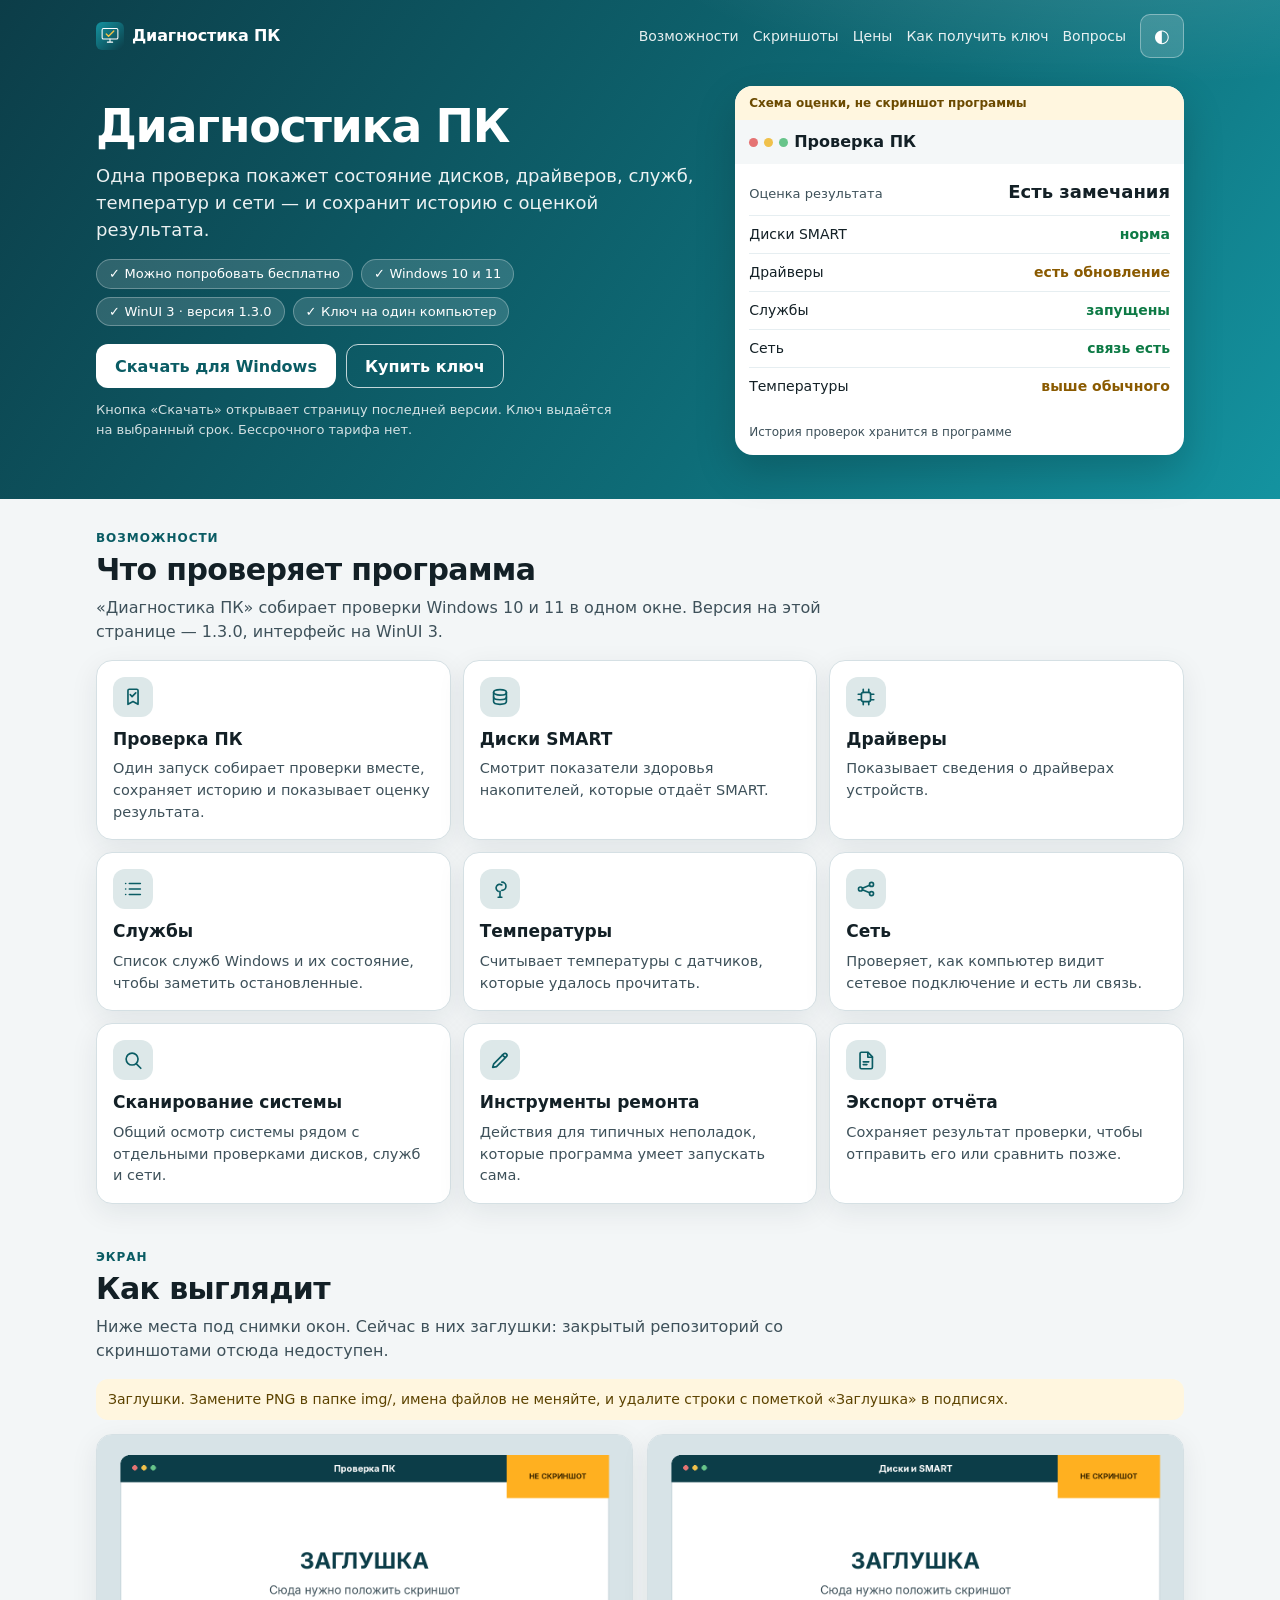
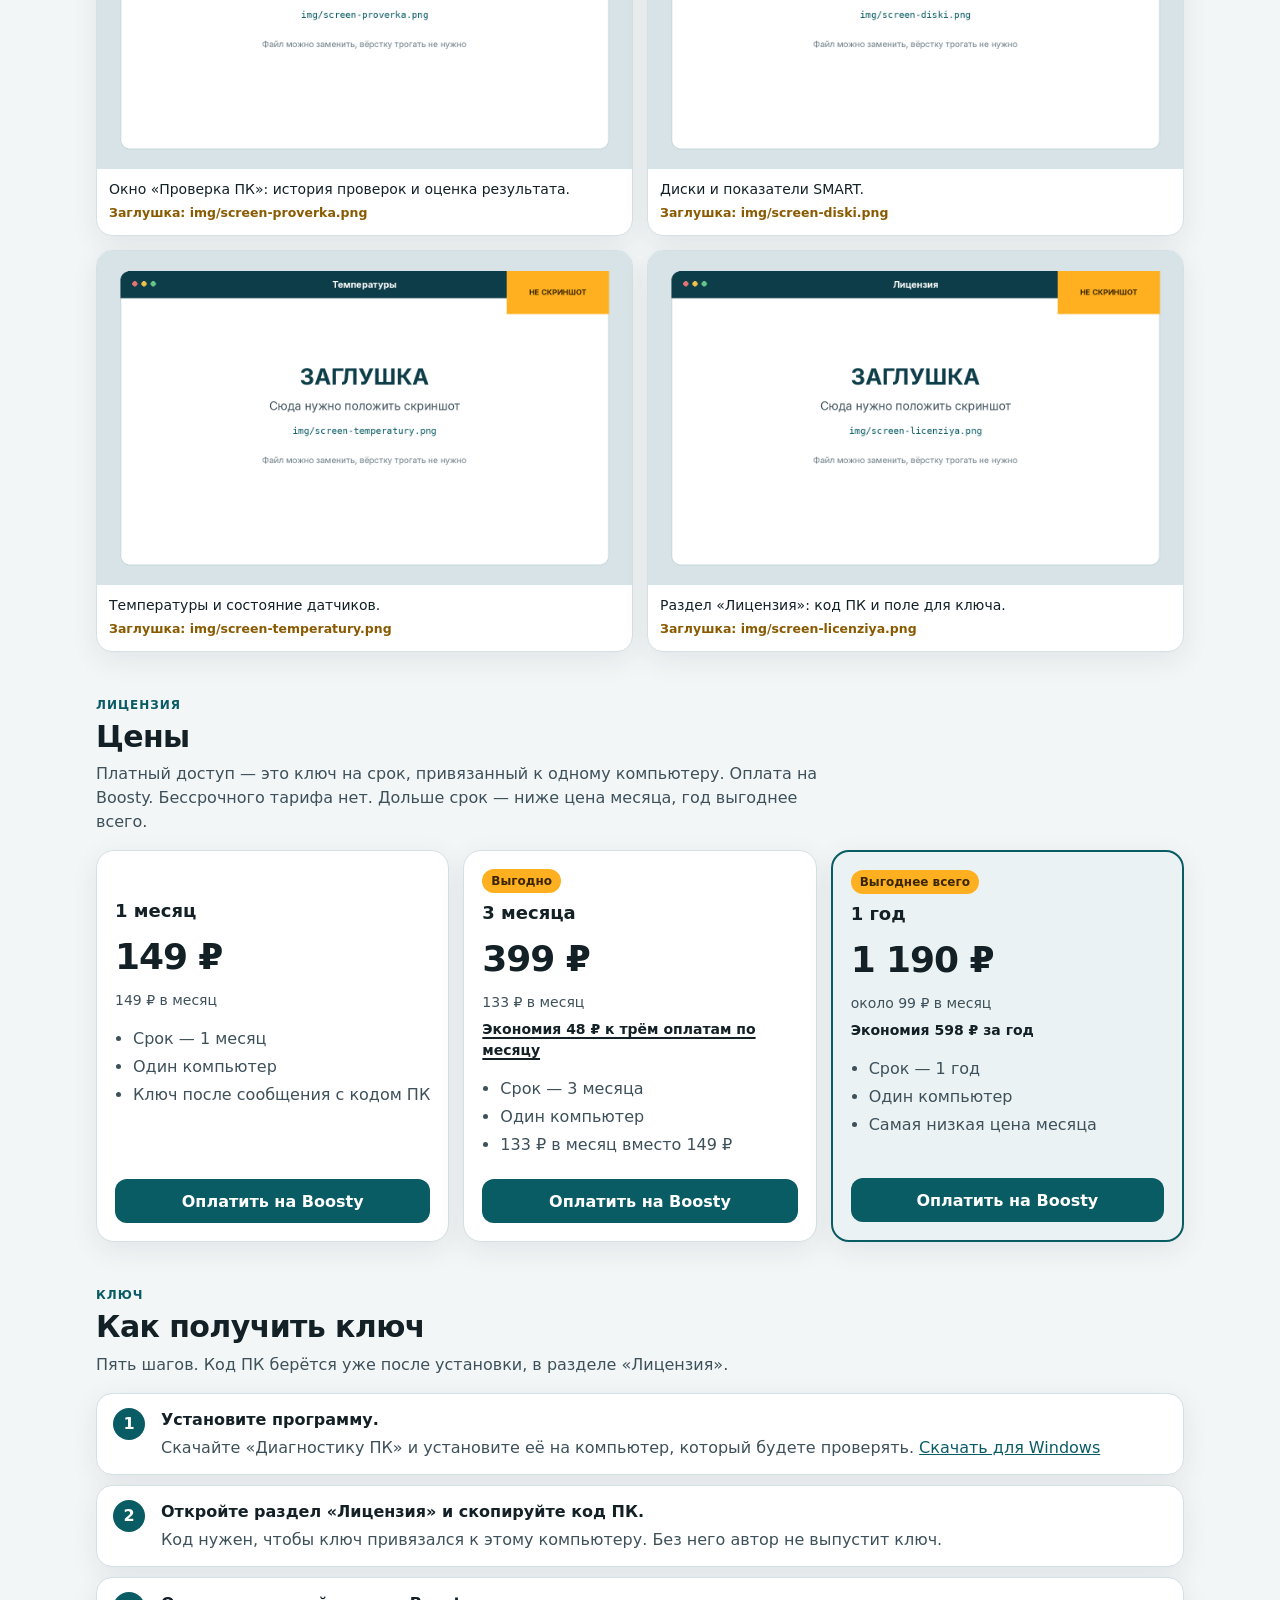
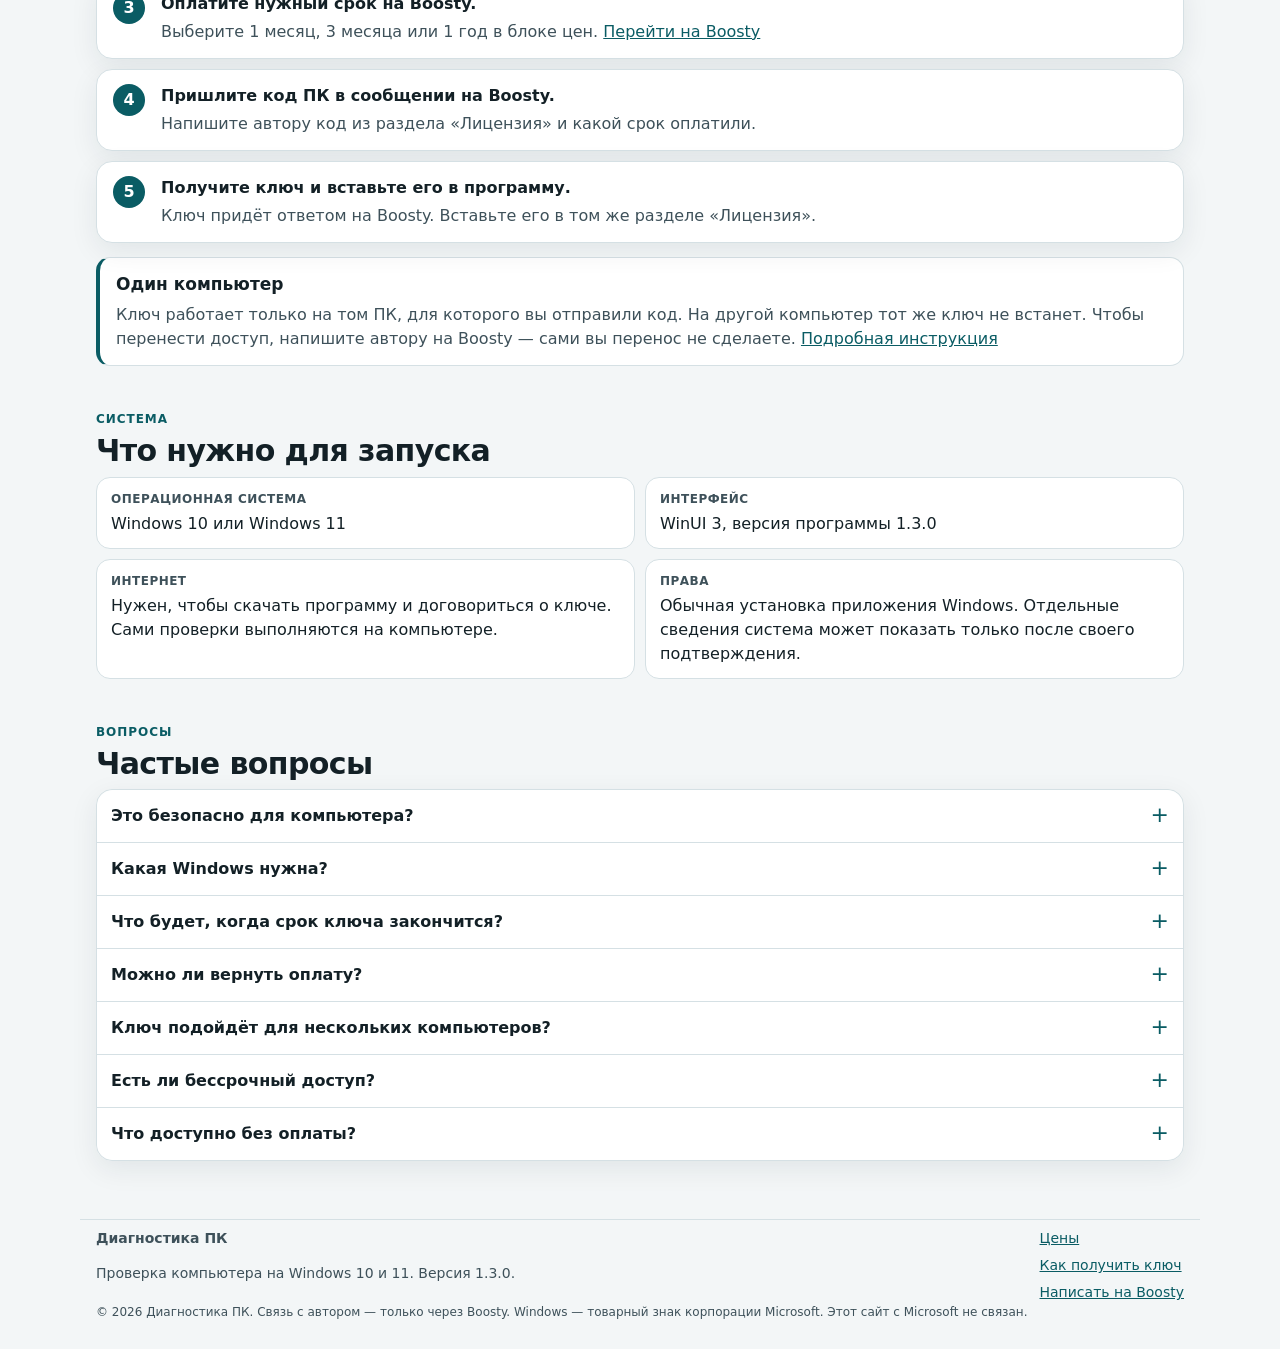
==== pc-diagnostika/index.html @ 808ccf8e "Add the Russian landing page for Диагностика ПК. Publish it under /pc-diagnostika/ so GitHub Pages c" ====
<!doctype html>
<html lang="ru">
<head>
<meta charset="utf-8">
<meta name="viewport" content="width=device-width, initial-scale=1">
<title>Диагностика ПК — проверка компьютера на Windows 10 и 11</title>
<meta name="description" content="Проверка ПК на Windows 10 и 11: диски SMART, драйверы, службы, температуры, сеть, история сканирований и отчёт. Можно попробовать бесплатно. Ключ на 1 месяц, 3 месяца или год — на один компьютер.">
<link rel="canonical" href="https://furfantom1331fur.github.io/pc-diagnostika/">
<meta name="robots" content="index, follow">
<meta name="theme-color" content="#0c3d48">
<link rel="icon" href="favicon.svg" type="image/svg+xml">
<meta property="og:type" content="website">
<meta property="og:locale" content="ru_RU">
<meta property="og:site_name" content="Диагностика ПК">
<meta property="og:title" content="Диагностика ПК — проверка компьютера на Windows">
<meta property="og:description" content="Одна проверка покажет состояние дисков, драйверов, служб, температур и сети. Можно попробовать бесплатно. Ключ на срок — на один компьютер.">
<meta property="og:url" content="https://furfantom1331fur.github.io/pc-diagnostika/">
<meta property="og:image" content="https://furfantom1331fur.github.io/pc-diagnostika/og.png">
<meta property="og:image:width" content="1200">
<meta property="og:image:height" content="630">
<meta property="og:image:alt" content="Диагностика ПК — проверка компьютера на Windows 10 и 11">
<meta name="twitter:card" content="summary_large_image">
<meta name="twitter:title" content="Диагностика ПК — проверка компьютера на Windows">
<meta name="twitter:description" content="Диски, драйверы, температуры и сеть. Пробный запуск бесплатно, ключ на срок — на один компьютер.">
<meta name="twitter:image" content="https://furfantom1331fur.github.io/pc-diagnostika/og.png">
<script>/* тема до отрисовки, чтобы не мигало */try{var t=localStorage.getItem('pcd.theme');if(t||matchMedia('(prefers-color-scheme: dark)').matches)document.documentElement.dataset.theme=t||'dark'}catch(e){}</script>
<link rel="stylesheet" href="style.css?v=20261107b">
<script type="application/ld+json">
{
  "@context": "https://schema.org",
  "@type": "SoftwareApplication",
  "name": "Диагностика ПК",
  "softwareVersion": "1.3.0",
  "operatingSystem": "Windows 10, Windows 11",
  "applicationCategory": "UtilitiesApplication",
  "url": "https://furfantom1331fur.github.io/pc-diagnostika/",
  "inLanguage": "ru",
  "description": "Программа проверки компьютера на Windows 10 и 11: диски SMART, драйверы, службы, температуры, сеть, проверка в один клик с историей и оценкой, инструменты ремонта и экспорт отчёта.",
  "offers": [
    {"@type": "Offer", "price": "0", "priceCurrency": "RUB", "description": "Пробный запуск без ключа"},
    {"@type": "Offer", "price": "149", "priceCurrency": "RUB", "description": "Ключ на 1 месяц, один компьютер"},
    {"@type": "Offer", "price": "399", "priceCurrency": "RUB", "description": "Ключ на 3 месяца, один компьютер"},
    {"@type": "Offer", "price": "1190", "priceCurrency": "RUB", "description": "Ключ на 1 год, один компьютер"}
  ]
}
</script>
<script type="application/ld+json">
{
  "@context": "https://schema.org",
  "@type": "FAQPage",
  "mainEntity": [
    {
      "@type": "Question",
      "name": "Это безопасно для компьютера?",
      "acceptedAnswer": {
        "@type": "Answer",
        "text": "Диагностика ПК читает сведения о компьютере — диски, драйверы, службы, температуры, сеть — и показывает результат на экране. Это программа проверки, а не антивирус: она не обещает удалить вирусы и не заменяет резервную копию. Скачивайте установщик только кнопкой «Скачать» на этой странице. Перед установкой Windows может показать окно контроля учётных записей: так система спрашивает разрешение."
      }
    },
    {
      "@type": "Question",
      "name": "Какая Windows нужна?",
      "acceptedAnswer": {
        "@type": "Answer",
        "text": "Нужна Windows 10 или Windows 11. Программа собрана на WinUI 3 под эти системы. Более старые версии Windows не поддерживаются."
      }
    },
    {
      "@type": "Question",
      "name": "Что будет, когда срок ключа закончится?",
      "acceptedAnswer": {
        "@type": "Answer",
        "text": "Ключ работает до конца оплаченного срока и только на том компьютере, для которого вы его получили. Когда срок заканчивается, этот ключ больше не открывает доступ. Чтобы продолжить, выберите новый срок на Boosty и снова пришлите код ПК из раздела «Лицензия». Что программа позволяет без действующего ключа, написано в разделе «Лицензия» внутри неё."
      }
    },
    {
      "@type": "Question",
      "name": "Можно ли вернуть оплату?",
      "acceptedAnswer": {
        "@type": "Answer",
        "text": "Оплата идёт через Boosty. Вопросы о возврате решайте с автором в сообщениях на Boosty: напишите, какой срок оплатили и что случилось. Эта страница не обещает возврат и не заменяет правила Boosty."
      }
    },
    {
      "@type": "Question",
      "name": "Ключ подойдёт для нескольких компьютеров?",
      "acceptedAnswer": {
        "@type": "Answer",
        "text": "Нет. Один ключ привязан к одному ПК — к тому, чей код вы отправили. Чтобы пользоваться программой на другом компьютере, напишите автору на Boosty. Сами перенести ключ нельзя."
      }
    },
    {
      "@type": "Question",
      "name": "Есть ли бессрочный доступ?",
      "acceptedAnswer": {
        "@type": "Answer",
        "text": "Нет. Доступ продаётся на срок: 1 месяц, 3 месяца или 1 год. Бессрочного тарифа нет."
      }
    },
    {
      "@type": "Question",
      "name": "Что доступно без оплаты?",
      "acceptedAnswer": {
        "@type": "Answer",
        "text": "Программу можно установить и попробовать без ключа. Оплаченный ключ открывает доступ на выбранный срок. Точный список того, что закрыто без ключа, показывает раздел «Лицензия» в программе — он зависит от версии."
      }
    }
  ]
}
</script>
<!-- Yandex.Metrika counter -->
<script type="text/javascript">
  (function(m,e,t,r,i,k,a){
    m[i]=m[i]||function(){(m[i].a=m[i].a||[]).push(arguments)};
    m[i].l=1*new Date();
    for (var j = 0; j < document.scripts.length; j++) {if (document.scripts[j].src === r) { return; }}
    k=e.createElement(t),a=e.getElementsByTagName(t)[0],k.async=1,k.src=r,a.parentNode.insertBefore(k,a)
  })(window, document, 'script', 'https://mc.yandex.ru/metrika/tag.js?id=113981254', 'ym');
  ym(113981254, 'init', {ssr:true, webvisor:true, clickmap:true, accurateTrackBounce:true, trackLinks:true});
</script>
<noscript><div><img src="https://mc.yandex.ru/watch/113981254" style="position:absolute; left:-9999px;" alt="" /></div></noscript>
<!-- /Yandex.Metrika counter -->
</head>
<body>
<a class="skip" href="#main">К содержанию</a>
<header class="top">
  <div class="wrap">
    <nav class="nav" aria-label="Разделы">
      <a class="logo" href="./"><img src="favicon.svg" alt="" width="28" height="28"> Диагностика ПК</a>
      <div class="nav-side">
        <details class="nav-drop">
          <summary>Меню</summary>
          <div class="nav-drop-panel">
            <a href="./#features">Возможности</a>
            <a href="./#screens">Скриншоты</a>
            <a href="./#prices">Цены</a>
            <a href="instrukciya.html">Как получить ключ</a>
            <a href="./#faq">Вопросы</a>
          </div>
        </details>
        <div class="nav-links">
          <a href="./#features">Возможности</a>
          <a href="./#screens">Скриншоты</a>
          <a href="./#prices">Цены</a>
          <a href="instrukciya.html">Как получить ключ</a>
          <a href="./#faq">Вопросы</a>
          <button type="button" id="theme" class="icon-btn" aria-label="Переключить тёмную тему" title="Тёмная / светлая тема">◐</button>
        </div>
      </div>
    </nav>
    <div class="hero">
      <div class="hero-copy">
        <h1>Диагностика ПК</h1>
        <p class="sub">Одна проверка покажет состояние дисков, драйверов, служб, температур и сети — и сохранит историю с оценкой результата.</p>
        <ul class="badges">
          <li>Можно попробовать бесплатно</li>
          <li>Windows 10 и 11</li>
          <li>WinUI 3 · версия 1.3.0</li>
          <li>Ключ на один компьютер</li>
        </ul>
        <div class="hero-actions">
          <a class="btn btn-light" data-download>Скачать для Windows</a>
          <a class="btn btn-line" href="./#prices">Купить ключ</a>
        </div>
        <p class="hero-note">Кнопка «Скачать» открывает страницу последней версии. Ключ выдаётся на выбранный срок. Бессрочного тарифа нет.</p>
      </div>
      <div class="demo" aria-hidden="true">
        <p class="demo-flag">Схема оценки, не скриншот программы</p>
        <div class="demo-bar"><span></span><span></span><span></span><b>Проверка ПК</b></div>
        <div class="demo-score"><span>Оценка результата</span><strong>Есть замечания</strong></div>
        <ul>
          <li class="ok"><span>Диски SMART</span><em>норма</em></li>
          <li class="warn"><span>Драйверы</span><em>есть обновление</em></li>
          <li class="ok"><span>Службы</span><em>запущены</em></li>
          <li class="ok"><span>Сеть</span><em>связь есть</em></li>
          <li class="warn"><span>Температуры</span><em>выше обычного</em></li>
        </ul>
        <p class="demo-history">История проверок хранится в программе</p>
      </div>
    </div>
  </div>
</header>

<main id="main">
  <section class="section" id="features">
    <div class="wrap">
      <p class="kicker">Возможности</p>
      <h2>Что проверяет программа</h2>
      <p class="lead">«Диагностика ПК» собирает проверки Windows 10 и 11 в одном окне. Версия на этой странице — 1.3.0, интерфейс на WinUI 3.</p>
      <div class="feature-grid">
        <article class="feature">
          <div class="ico" aria-hidden="true"><svg viewBox="0 0 24 24" width="22" height="22" fill="none" stroke="currentColor" stroke-width="1.8" stroke-linecap="round" stroke-linejoin="round"><path d="M8 3.5h8a1.5 1.5 0 0 1 1.5 1.5v15l-5.5-3-5.5 3V5A1.5 1.5 0 0 1 8 3.5z"/><path d="M9 9.5l2 2 4-4"/></svg></div>
          <h3>Проверка ПК</h3>
          <p>Один запуск собирает проверки вместе, сохраняет историю и показывает оценку результата.</p>
        </article>
        <article class="feature">
          <div class="ico" aria-hidden="true"><svg viewBox="0 0 24 24" width="22" height="22" fill="none" stroke="currentColor" stroke-width="1.8" stroke-linecap="round" stroke-linejoin="round"><ellipse cx="12" cy="7" rx="7" ry="3"/><path d="M5 7v5c0 1.7 3.1 3 7 3s7-1.3 7-3V7"/><path d="M5 12v5c0 1.7 3.1 3 7 3s7-1.3 7-3v-5"/></svg></div>
          <h3>Диски SMART</h3>
          <p>Смотрит показатели здоровья накопителей, которые отдаёт SMART.</p>
        </article>
        <article class="feature">
          <div class="ico" aria-hidden="true"><svg viewBox="0 0 24 24" width="22" height="22" fill="none" stroke="currentColor" stroke-width="1.8" stroke-linecap="round" stroke-linejoin="round"><rect x="7" y="7" width="10" height="10" rx="2"/><path d="M9 3.5v3.5M15 3.5v3.5M9 17v3.5M15 17v3.5M3.5 9H7M3.5 15H7M17 9h3.5M17 15h3.5"/></svg></div>
          <h3>Драйверы</h3>
          <p>Показывает сведения о драйверах устройств.</p>
        </article>
        <article class="feature">
          <div class="ico" aria-hidden="true"><svg viewBox="0 0 24 24" width="22" height="22" fill="none" stroke="currentColor" stroke-width="1.8" stroke-linecap="round"><path d="M8 6h12M8 12h12M8 18h12"/><path d="M4 6h.01M4 12h.01M4 18h.01"/></svg></div>
          <h3>Службы</h3>
          <p>Список служб Windows и их состояние, чтобы заметить остановленные.</p>
        </article>
        <article class="feature">
          <div class="ico" aria-hidden="true"><svg viewBox="0 0 24 24" width="22" height="22" fill="none" stroke="currentColor" stroke-width="1.8" stroke-linecap="round" stroke-linejoin="round"><path d="M10 14.5a4 4 0 1 1 4-6.9"/><path d="M12 14.5V21"/><path d="M10 21h4"/><path d="M14 4.5a4.5 4.5 0 0 1 0 9"/></svg></div>
          <h3>Температуры</h3>
          <p>Считывает температуры с датчиков, которые удалось прочитать.</p>
        </article>
        <article class="feature">
          <div class="ico" aria-hidden="true"><svg viewBox="0 0 24 24" width="22" height="22" fill="none" stroke="currentColor" stroke-width="1.8" stroke-linecap="round"><circle cx="6" cy="12" r="2.2"/><circle cx="18" cy="7" r="2.2"/><circle cx="18" cy="17" r="2.2"/><path d="M8 11.2 16 8M8 12.8l8 3.2"/></svg></div>
          <h3>Сеть</h3>
          <p>Проверяет, как компьютер видит сетевое подключение и есть ли связь.</p>
        </article>
        <article class="feature">
          <div class="ico" aria-hidden="true"><svg viewBox="0 0 24 24" width="22" height="22" fill="none" stroke="currentColor" stroke-width="1.8" stroke-linecap="round"><circle cx="11" cy="11" r="6.5"/><path d="M16 16.5 20.5 21"/></svg></div>
          <h3>Сканирование системы</h3>
          <p>Общий осмотр системы рядом с отдельными проверками дисков, служб и сети.</p>
        </article>
        <article class="feature">
          <div class="ico" aria-hidden="true"><svg viewBox="0 0 24 24" width="22" height="22" fill="none" stroke="currentColor" stroke-width="1.8" stroke-linecap="round" stroke-linejoin="round"><path d="M14.5 6.5l3 3M4 20l4.2-.8L19 8.4a2.1 2.1 0 0 0-3-3L5.2 16.2 4 20z"/></svg></div>
          <h3>Инструменты ремонта</h3>
          <p>Действия для типичных неполадок, которые программа умеет запускать сама.</p>
        </article>
        <article class="feature">
          <div class="ico" aria-hidden="true"><svg viewBox="0 0 24 24" width="22" height="22" fill="none" stroke="currentColor" stroke-width="1.8" stroke-linecap="round" stroke-linejoin="round"><path d="M7 3.5h7l5 5V20a1.5 1.5 0 0 1-1.5 1.5h-10.5A1.5 1.5 0 0 1 5.5 20V5A1.5 1.5 0 0 1 7 3.5z"/><path d="M14 3.8V9h5"/><path d="M9 14h6M9 17h4"/></svg></div>
          <h3>Экспорт отчёта</h3>
          <p>Сохраняет результат проверки, чтобы отправить его или сравнить позже.</p>
        </article>
      </div>
    </div>
  </section>

  <section class="section" id="screens">
    <div class="wrap">
      <p class="kicker">Экран</p>
      <h2>Как выглядит</h2>
      <p class="lead">Ниже места под снимки окон. Сейчас в них заглушки: закрытый репозиторий со скриншотами отсюда недоступен.</p>
      <p class="note">Заглушки. Замените PNG в папке img/, имена файлов не меняйте, и удалите строки с пометкой «Заглушка» в подписях.</p>
      <div class="shot-grid">
        <figure class="shot">
          <!-- Заглушка: замените файл img/screen-proverka.png -->
          <img src="img/screen-proverka.png" width="1280" height="800" alt="Заглушка скриншота: окно «Проверка ПК»" decoding="async">
          <figcaption>Окно «Проверка ПК»: история проверок и оценка результата.<span class="slot-note">Заглушка: img/screen-proverka.png</span></figcaption>
        </figure>
        <figure class="shot">
          <!-- Заглушка: замените файл img/screen-diski.png -->
          <img src="img/screen-diski.png" width="1280" height="800" alt="Заглушка скриншота: диски и SMART" decoding="async">
          <figcaption>Диски и показатели SMART.<span class="slot-note">Заглушка: img/screen-diski.png</span></figcaption>
        </figure>
        <figure class="shot">
          <!-- Заглушка: замените файл img/screen-temperatury.png -->
          <img src="img/screen-temperatury.png" width="1280" height="800" alt="Заглушка скриншота: температуры" decoding="async">
          <figcaption>Температуры и состояние датчиков.<span class="slot-note">Заглушка: img/screen-temperatury.png</span></figcaption>
        </figure>
        <figure class="shot">
          <!-- Заглушка: замените файл img/screen-licenziya.png -->
          <img src="img/screen-licenziya.png" width="1280" height="800" alt="Заглушка скриншота: раздел «Лицензия»" decoding="async">
          <figcaption>Раздел «Лицензия»: код ПК и поле для ключа.<span class="slot-note">Заглушка: img/screen-licenziya.png</span></figcaption>
        </figure>
      </div>
    </div>
  </section>

  <section class="section" id="prices">
    <div class="wrap">
      <p class="kicker">Лицензия</p>
      <h2>Цены</h2>
      <p class="lead">Платный доступ — это ключ на срок, привязанный к одному компьютеру. Оплата на Boosty. Бессрочного тарифа нет. Дольше срок — ниже цена месяца, год выгоднее всего.</p>
      <div class="price-grid">
        <article class="price">
          <h3>1 месяц</h3>
          <p class="sum">149&nbsp;₽</p>
          <p class="per">149&nbsp;₽ в месяц</p>
          <ul>
            <li>Срок — 1 месяц</li>
            <li>Один компьютер</li>
            <li>Ключ после сообщения с кодом ПК</li>
          </ul>
          <a class="btn btn-primary" data-boosty data-plan="1m">Оплатить на Boosty</a>
        </article>
        <article class="price price-good">
          <p class="badge">Выгодно</p>
          <h3>3 месяца</h3>
          <p class="sum">399&nbsp;₽</p>
          <p class="per">133&nbsp;₽ в месяц</p>
          <p class="save">Экономия 48&nbsp;₽ к трём оплатам по месяцу</p>
          <ul>
            <li>Срок — 3 месяца</li>
            <li>Один компьютер</li>
            <li>133&nbsp;₽ в месяц вместо 149&nbsp;₽</li>
          </ul>
          <a class="btn btn-primary" data-boosty data-plan="3m">Оплатить на Boosty</a>
        </article>
        <article class="price price-best">
          <p class="badge">Выгоднее всего</p>
          <h3>1 год</h3>
          <p class="sum">1&nbsp;190&nbsp;₽</p>
          <p class="per">около 99&nbsp;₽ в месяц</p>
          <p class="save">Экономия 598&nbsp;₽ за год</p>
          <ul>
            <li>Срок — 1 год</li>
            <li>Один компьютер</li>
            <li>Самая низкая цена месяца</li>
          </ul>
          <a class="btn btn-primary" data-boosty data-plan="1y">Оплатить на Boosty</a>
        </article>
      </div>
    </div>
  </section>

  <section class="section" id="howto">
    <div class="wrap">
      <p class="kicker">Ключ</p>
      <h2>Как получить ключ</h2>
      <p class="lead">Пять шагов. Код ПК берётся уже после установки, в разделе «Лицензия».</p>
      <ol class="steps">
        <li>
          <strong>Установите программу.</strong>
          <p>Скачайте «Диагностику ПК» и установите её на компьютер, который будете проверять. <a data-download>Скачать для Windows</a></p>
        </li>
        <li>
          <strong>Откройте раздел «Лицензия» и скопируйте код ПК.</strong>
          <p>Код нужен, чтобы ключ привязался к этому компьютеру. Без него автор не выпустит ключ.</p>
        </li>
        <li>
          <strong>Оплатите нужный срок на Boosty.</strong>
          <p>Выберите 1 месяц, 3 месяца или 1 год в блоке цен. <a data-boosty data-plan="steps">Перейти на Boosty</a></p>
        </li>
        <li>
          <strong>Пришлите код ПК в сообщении на Boosty.</strong>
          <p>Напишите автору код из раздела «Лицензия» и какой срок оплатили.</p>
        </li>
        <li>
          <strong>Получите ключ и вставьте его в программу.</strong>
          <p>Ключ придёт ответом на Boosty. Вставьте его в том же разделе «Лицензия».</p>
        </li>
      </ol>
      <div class="callout">
        <h3>Один компьютер</h3>
        <p>Ключ работает только на том ПК, для которого вы отправили код. На другой компьютер тот же ключ не встанет. Чтобы перенести доступ, напишите автору на Boosty — сами вы перенос не сделаете. <a href="instrukciya.html">Подробная инструкция</a></p>
      </div>
    </div>
  </section>

  <section class="section" id="requirements">
    <div class="wrap">
      <p class="kicker">Система</p>
      <h2>Что нужно для запуска</h2>
      <dl class="reqs">
        <div>
          <dt>Операционная система</dt>
          <dd>Windows 10 или Windows 11</dd>
        </div>
        <div>
          <dt>Интерфейс</dt>
          <dd>WinUI 3, версия программы 1.3.0</dd>
        </div>
        <div>
          <dt>Интернет</dt>
          <dd>Нужен, чтобы скачать программу и договориться о ключе. Сами проверки выполняются на компьютере.</dd>
        </div>
        <div>
          <dt>Права</dt>
          <dd>Обычная установка приложения Windows. Отдельные сведения система может показать только после своего подтверждения.</dd>
        </div>
      </dl>
    </div>
  </section>

  <section class="section" id="faq">
    <div class="wrap">
      <p class="kicker">Вопросы</p>
      <h2>Частые вопросы</h2>
      <div class="faq">
        <details class="qa">
          <summary>Это безопасно для компьютера?</summary>
          <p>Диагностика ПК читает сведения о компьютере — диски, драйверы, службы, температуры, сеть — и показывает результат на экране. Это программа проверки, а не антивирус: она не обещает удалить вирусы и не заменяет резервную копию. Скачивайте установщик только кнопкой «Скачать» на этой странице. Перед установкой Windows может показать окно контроля учётных записей: так система спрашивает разрешение.</p>
        </details>
        <details class="qa">
          <summary>Какая Windows нужна?</summary>
          <p>Нужна Windows 10 или Windows 11. Программа собрана на WinUI 3 под эти системы. Более старые версии Windows не поддерживаются.</p>
        </details>
        <details class="qa">
          <summary>Что будет, когда срок ключа закончится?</summary>
          <p>Ключ работает до конца оплаченного срока и только на том компьютере, для которого вы его получили. Когда срок заканчивается, этот ключ больше не открывает доступ. Чтобы продолжить, выберите новый срок на Boosty и снова пришлите код ПК из раздела «Лицензия». Что программа позволяет без действующего ключа, написано в разделе «Лицензия» внутри неё.</p>
        </details>
        <details class="qa">
          <summary>Можно ли вернуть оплату?</summary>
          <p>Оплата идёт через Boosty. Вопросы о возврате решайте с автором в сообщениях на Boosty: напишите, какой срок оплатили и что случилось. Эта страница не обещает возврат и не заменяет правила Boosty.</p>
        </details>
        <details class="qa">
          <summary>Ключ подойдёт для нескольких компьютеров?</summary>
          <p>Нет. Один ключ привязан к одному ПК — к тому, чей код вы отправили. Чтобы пользоваться программой на другом компьютере, напишите автору на Boosty. Сами перенести ключ нельзя.</p>
        </details>
        <details class="qa">
          <summary>Есть ли бессрочный доступ?</summary>
          <p>Нет. Доступ продаётся на срок: 1 месяц, 3 месяца или 1 год. Бессрочного тарифа нет.</p>
        </details>
        <details class="qa">
          <summary>Что доступно без оплаты?</summary>
          <p>Программу можно установить и попробовать без ключа. Оплаченный ключ открывает доступ на выбранный срок. Точный список того, что закрыто без ключа, показывает раздел «Лицензия» в программе — он зависит от версии.</p>
        </details>
      </div>
    </div>
  </section>
</main>

<footer class="site-foot">
  <div class="wrap foot-grid">
    <div>
      <strong>Диагностика ПК</strong>
      <p>Проверка компьютера на Windows 10 и 11. Версия 1.3.0.</p>
    </div>
    <div class="foot-links">
      <a href="./#prices">Цены</a>
      <a href="instrukciya.html">Как получить ключ</a>
      <a data-boosty data-plan="contact">Написать на Boosty</a>
    </div>
  </div>
  <p class="wrap legal">© 2026 Диагностика ПК. Связь с автором — только через Boosty. Windows — товарный знак корпорации Microsoft. Этот сайт с Microsoft не связан.</p>
</footer>
<script src="config.js?v=20261107b"></script>
<script src="site.js?v=20261107b"></script>
</body>
</html>
---- pc-diagnostika/style.css ----
*{box-sizing:border-box}
:root{
  --bg:#f3f6f7;
  --card:#fff;
  --text:#132026;
  --muted:#3e515a;
  --line:#d5e0e4;
  --soft:#e7eef1;
  --link:#0a5c64;
  --btn:#0a5c64;
  --btn-text:#fff;
  --ok:#0d7a45;
  --warn:#8a5a00;
  --shadow:0 8px 28px rgba(16,40,48,.08);
  color-scheme:light;
}
[data-theme=dark]{
  --bg:#101618;
  --card:#1a2428;
  --text:#e7f0f2;
  --muted:#b7c6cc;
  --line:#2c3c42;
  --soft:#223034;
  --link:#8ee7ee;
  --btn:#0e7f8a;
  --btn-text:#fff;
  --ok:#5ddea0;
  --warn:#f0c14b;
  --shadow:0 8px 28px rgba(0,0,0,.35);
  color-scheme:dark;
}
html{scroll-behavior:smooth}
body{
  margin:0;
  font-family:system-ui,-apple-system,"Segoe UI",Roboto,Arial,sans-serif;
  background:var(--bg);
  color:var(--text);
  font-size:16px;
  line-height:1.5;
  -webkit-text-size-adjust:100%;
}
img{max-width:100%;height:auto}
a{color:var(--link)}
h1,h2,h3,p{overflow-wrap:break-word}
main h1{margin:0 0 8px;font-size:40px;line-height:1.1;letter-spacing:-.03em}
.wrap{max-width:1120px;margin:0 auto;padding:0 16px}
.skip{position:absolute;left:-999px;top:8px;background:#fff;color:#000;padding:8px 12px;border-radius:8px;z-index:9}
.skip:focus{left:8px}
:focus-visible{outline:2px solid #fff;outline-offset:3px}
main :focus-visible,footer :focus-visible{outline-color:var(--link)}

.top{
  background:
    radial-gradient(900px 320px at 88% -20%,rgba(255,255,255,.18),transparent 58%),
    linear-gradient(125deg,#0c3d48 0%,#0e6d78 62%,#1493a0 100%);
  color:#fff;
  padding:14px 0 36px;
}
.top-slim{padding-bottom:22px}
.nav{display:flex;justify-content:space-between;align-items:center;gap:12px}
.logo{display:flex;align-items:center;gap:8px;color:#fff;text-decoration:none;font-weight:700;letter-spacing:-.01em}
.nav-side{display:flex;align-items:center;gap:8px}
.nav-links{display:flex;align-items:center;gap:14px;flex-wrap:wrap;justify-content:flex-end}
.nav-links a{color:#fff;opacity:.9;text-decoration:none;font-size:14px}
.nav-links a:hover,.nav-links a[aria-current=page]{opacity:1;text-decoration:underline}
.icon-btn{
  background:rgba(255,255,255,.15);
  border:1px solid rgba(255,255,255,.35);
  color:#fff;
  border-radius:10px;
  width:44px;height:44px;
  font-size:18px;
  cursor:pointer;
}
.nav-drop{display:none;position:relative}
.nav-drop summary{
  list-style:none;
  cursor:pointer;
  color:#fff;
  border:1px solid rgba(255,255,255,.35);
  background:rgba(255,255,255,.12);
  border-radius:10px;
  min-height:44px;
  padding:0 14px;
  display:flex;
  align-items:center;
  font-weight:700;
}
.nav-drop summary::-webkit-details-marker{display:none}
.nav-drop-panel{
  position:absolute;
  right:0;
  top:calc(100% + 8px);
  background:var(--card);
  color:var(--text);
  border-radius:14px;
  min-width:230px;
  box-shadow:var(--shadow);
  padding:8px;
  z-index:8;
  display:grid;
  border:1px solid var(--line);
}
.nav-drop-panel a{color:var(--text);text-decoration:none;padding:10px 12px;border-radius:8px;font-weight:600}
.nav-drop-panel a:hover{background:var(--soft)}

.hero{display:grid;grid-template-columns:1.15fr .85fr;gap:32px;align-items:center;padding:28px 0 8px}
.hero h1{margin:0;font-size:46px;line-height:1.05;letter-spacing:-.03em}
.sub{margin:12px 0 0;font-size:18px;max-width:38em;color:rgba(255,255,255,.92)}
.badges{list-style:none;display:flex;flex-wrap:wrap;gap:8px;padding:0;margin:16px 0 0}
.badges li{background:rgba(255,255,255,.14);border:1px solid rgba(255,255,255,.28);border-radius:999px;padding:4px 12px;font-size:13px}
.badges li::before{content:"✓ ";font-weight:700}
.hero-actions{display:flex;flex-wrap:wrap;gap:10px;margin-top:18px}
.hero-note{margin:12px 0 0;font-size:13px;max-width:40em;color:rgba(255,255,255,.82)}

.btn{
  display:inline-flex;
  align-items:center;
  justify-content:center;
  text-decoration:none;
  border-radius:12px;
  padding:11px 18px;
  font-weight:700;
  min-height:44px;
  border:1px solid transparent;
  cursor:pointer;
  font:inherit;
  font-weight:700;
  line-height:1.2;
}
.btn-light{background:#fff;color:#0a5c64}
.btn-light:hover{background:#f3fbfb}
.btn-line{background:transparent;color:#fff;border-color:rgba(255,255,255,.75)}
.btn-line:hover{background:rgba(255,255,255,.12)}
.btn-primary{background:var(--btn);color:var(--btn-text);width:100%}
.btn-primary:hover{filter:brightness(1.08)}
.btn-primary.inline{width:auto}

.demo{
  background:#fff;
  color:#132026;
  border-radius:18px;
  box-shadow:0 16px 40px rgba(0,0,0,.18);
  overflow:hidden;
}
.demo-flag{margin:0;padding:8px 14px;background:#fff6df;color:#6b4a00;font-size:12px;font-weight:700}
.demo-bar{display:flex;align-items:center;gap:6px;padding:10px 14px;background:#f4f7f8;font-weight:700}
.demo-bar span{width:9px;height:9px;border-radius:50%;background:#d5e0e4}
.demo-bar span:first-child{background:#e57373}
.demo-bar span:nth-child(2){background:#f0c14b}
.demo-bar span:nth-child(3){background:#67c48a}
.demo-score{display:flex;justify-content:space-between;align-items:baseline;gap:12px;padding:14px 14px 6px}
.demo-score span{font-size:13px;color:#3e515a}
.demo-score strong{font-size:18px}
.demo ul{list-style:none;margin:0;padding:4px 14px 8px}
.demo li{display:flex;justify-content:space-between;gap:12px;padding:8px 0;border-top:1px solid #e6eef1;font-size:14px}
.demo li em{font-style:normal;font-weight:700}
.demo li.ok em{color:#0d7a45}
.demo li.warn em{color:#8a5a00}
.demo-history{margin:0;padding:10px 14px 14px;font-size:12px;color:#3e515a}

main{padding:8px 0 28px}
.section{padding:22px 0}
.kicker{margin:0 0 6px;font-size:12px;font-weight:700;letter-spacing:.08em;text-transform:uppercase;color:var(--link)}
h2{margin:0 0 8px;font-size:30px;line-height:1.15;letter-spacing:-.02em}
.lead{margin:0 0 16px;color:var(--muted);max-width:46em}

.feature-grid{display:grid;grid-template-columns:repeat(3,1fr);gap:12px}
.feature{background:var(--card);border:1px solid var(--line);border-radius:16px;padding:16px;box-shadow:var(--shadow)}
.feature h3{margin:10px 0 6px;font-size:17px}
.feature p{margin:0;color:var(--muted);font-size:14.5px}
.ico{
  width:40px;height:40px;border-radius:12px;
  display:grid;place-items:center;
  background:color-mix(in srgb,var(--link) 14%,var(--card));
  color:var(--link);
}

.shot-grid{display:grid;grid-template-columns:1fr 1fr;gap:14px}
.shot{margin:0;background:var(--card);border:1px solid var(--line);border-radius:16px;overflow:hidden;box-shadow:var(--shadow)}
.shot img{display:block;width:100%;height:auto;background:var(--soft)}
.shot figcaption{padding:10px 12px 12px;font-size:14px}
.slot-note{display:block;margin-top:4px;color:var(--warn);font-size:12.5px;font-weight:700}
.note{
  margin:0 0 14px;
  padding:10px 12px;
  border-radius:12px;
  background:#fff6df;
  color:#5c4300;
  font-size:14px;
}
[data-theme=dark] .note{background:#3a3118;color:#ffe7a3}

.price-grid{display:grid;grid-template-columns:repeat(3,1fr);gap:14px;align-items:stretch}
.price{
  background:var(--card);
  border:1px solid var(--line);
  border-radius:18px;
  padding:18px;
  box-shadow:var(--shadow);
  display:flex;
  flex-direction:column;
  gap:6px;
}
.price h3{margin:0;font-size:18px}
.sum{margin:0;font-size:36px;font-weight:800;letter-spacing:-.03em;font-variant-numeric:tabular-nums}
.per,.save,ul.plain{margin:0;color:var(--muted);font-size:14px}
.price .save{color:var(--text);font-weight:700}
.price-good .save{text-decoration:underline;text-decoration-thickness:2px;text-underline-offset:.18em}
.price ul{margin:6px 0 12px;padding-left:18px;color:var(--muted);flex:1}
.price li{margin:4px 0}
.badge{
  align-self:flex-start;
  display:inline-block;
  background:#ffb020;
  color:#3a2600;
  font-weight:800;
  font-size:12px;
  padding:3px 9px;
  border-radius:999px;
  margin:0;
}
.price-best{border:2px solid var(--btn);background:color-mix(in srgb,var(--link) 8%,var(--card))}
@media (min-width:861px){
  .price:not(:has(.badge)) h3{margin-top:28px}
}
.shot-space{margin-top:12px}
.more-links{margin-top:16px}

.steps{list-style:none;margin:0;padding:0;display:grid;gap:10px;counter-reset:step}
.steps li{
  background:var(--card);
  border:1px solid var(--line);
  border-radius:16px;
  padding:14px 16px 14px 64px;
  position:relative;
  counter-increment:step;
  box-shadow:var(--shadow);
}
.steps li::before{
  content:counter(step);
  position:absolute;
  left:16px;top:14px;
  width:32px;height:32px;
  border-radius:50%;
  background:var(--btn);
  color:var(--btn-text);
  display:grid;place-items:center;
  font-weight:800;
}
.steps p{margin:4px 0 0;color:var(--muted)}
.callout{
  margin-top:14px;
  background:var(--card);
  border:1px solid var(--line);
  border-left:4px solid var(--btn);
  border-radius:14px;
  padding:14px 16px;
}
.callout h3{margin:0 0 6px;font-size:17px}
.callout p{margin:0;color:var(--muted)}

.reqs{display:grid;grid-template-columns:1fr 1fr;gap:10px;margin:0}
.reqs div{background:var(--card);border:1px solid var(--line);border-radius:14px;padding:12px 14px}
.reqs dt{font-size:12px;color:var(--muted);font-weight:700;letter-spacing:.04em;text-transform:uppercase}
.reqs dd{margin:4px 0 0}

.qa{border-bottom:1px solid var(--line);background:var(--card);padding:0 14px}
.qa:first-of-type{border-radius:16px 16px 0 0}
.qa:last-of-type{border-radius:0 0 16px 16px;border-bottom:0}
.faq{border:1px solid var(--line);border-radius:16px;overflow:hidden;box-shadow:var(--shadow)}
.qa summary{cursor:pointer;font-weight:700;padding:14px 0;list-style:none;display:flex;justify-content:space-between;gap:12px}
.qa summary::-webkit-details-marker{display:none}
.qa summary::after{content:"+";color:var(--link);font-size:22px;line-height:1;font-weight:500}
.qa[open] summary::after{content:"−"}
.qa p{margin:0 0 14px;color:var(--muted)}

.template{
  margin:10px 0 0;
  background:var(--soft);
  border-radius:12px;
  padding:12px 14px;
  font-family:ui-monospace,"Cascadia Code","Segoe UI Mono",monospace;
  font-size:14px;
  white-space:pre-wrap;
}

.site-foot{padding:8px 0 28px;color:var(--muted);font-size:14px}
.foot-grid{display:flex;justify-content:space-between;gap:18px;flex-wrap:wrap;padding-top:8px;border-top:1px solid var(--line)}
.foot-links{display:flex;flex-direction:column;gap:6px;align-items:flex-start}
.legal{font-size:12px}

@media (max-width:980px){
  .nav-links a{display:none}
  .nav-drop{display:block}
}
@media (max-width:860px){
  .hero{grid-template-columns:1fr}
  .hero h1{font-size:36px}
  .feature-grid,.price-grid,.shot-grid,.reqs{grid-template-columns:1fr}
  h2{font-size:26px}
}
@media (max-width:360px){
  .logo{font-size:14px;white-space:nowrap;gap:6px}
  .nav-drop summary{padding:0 10px}
}
@media (max-width:520px){
  .hero h1{font-size:32px}
  .sub{font-size:16px}
  .hero-actions{display:grid}
  .sum{font-size:32px}
  .feature,.price{padding:14px}
  main h1{font-size:32px}
}
@media (prefers-reduced-motion:reduce){
  html{scroll-behavior:auto}
  .btn-primary:hover{filter:none}
}
@media (forced-colors:active){
  .btn,.icon-btn,.nav-drop summary{border:1px solid ButtonText}
}
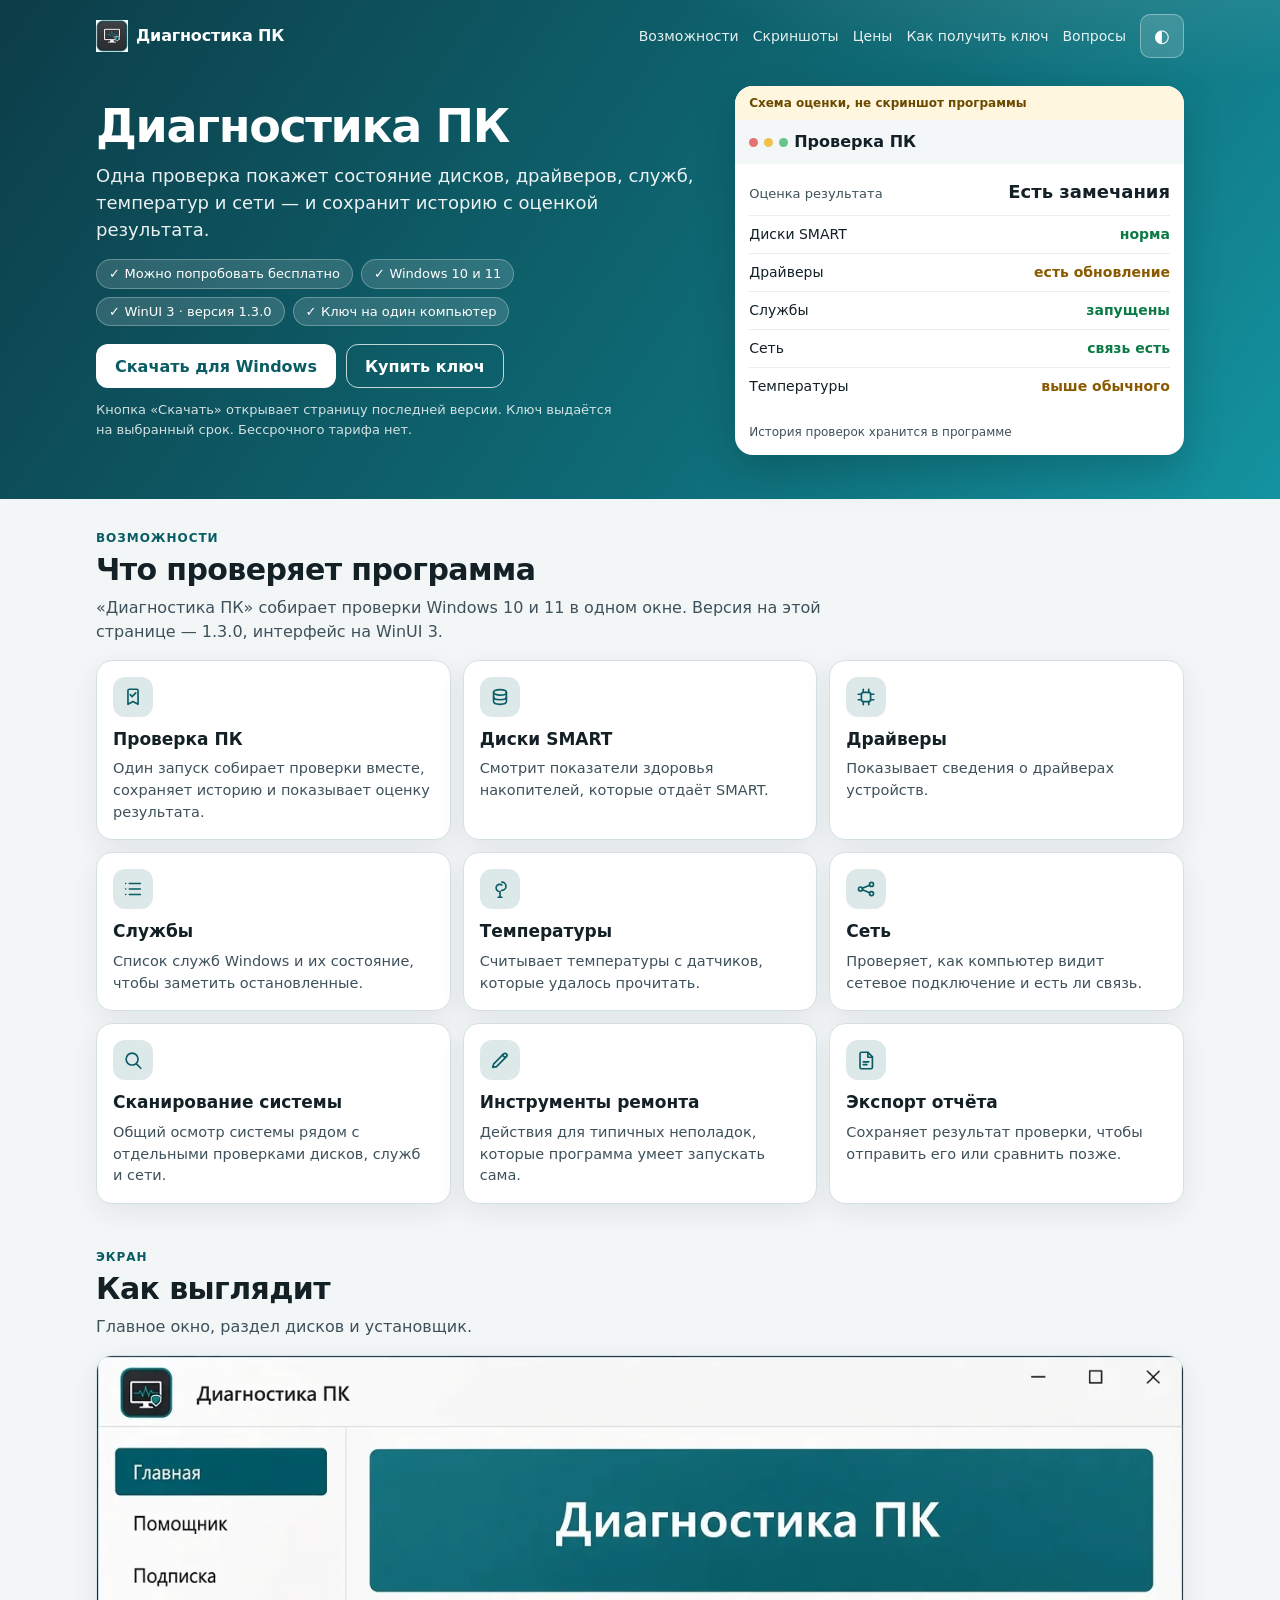
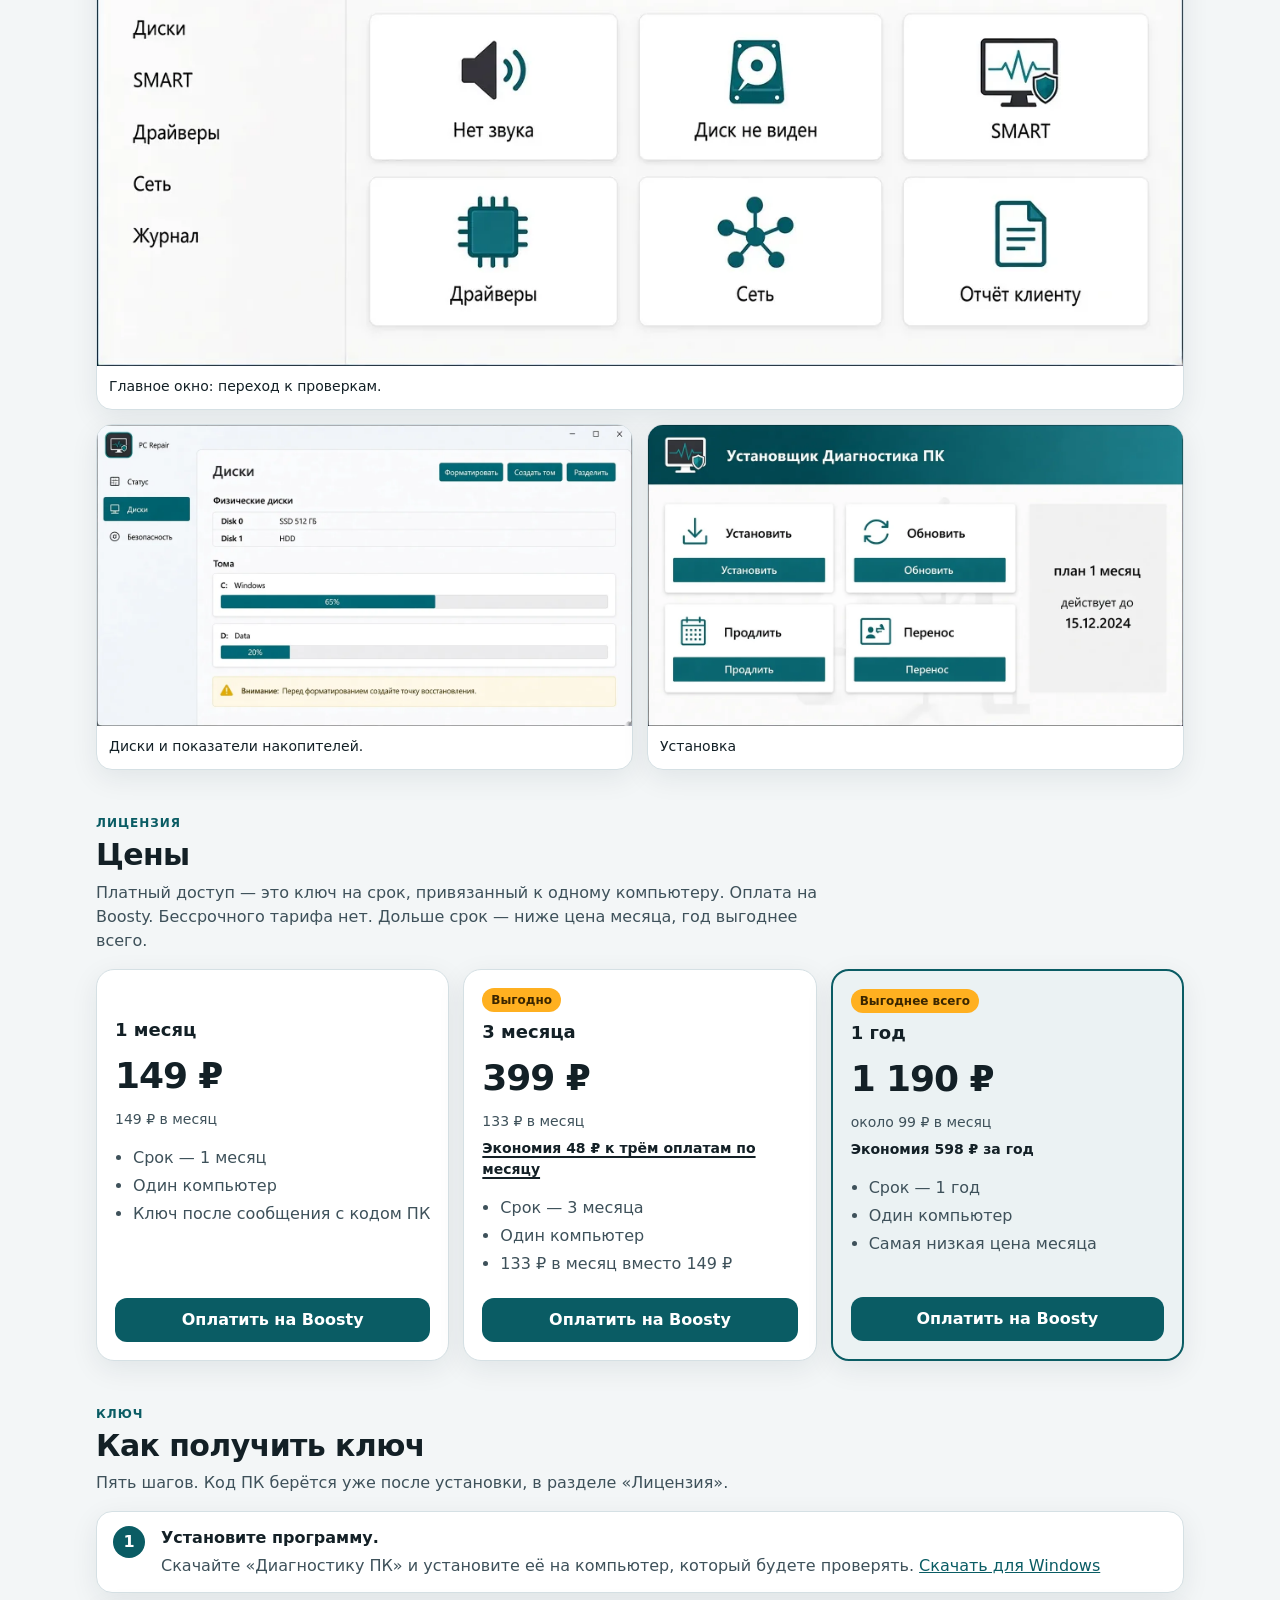
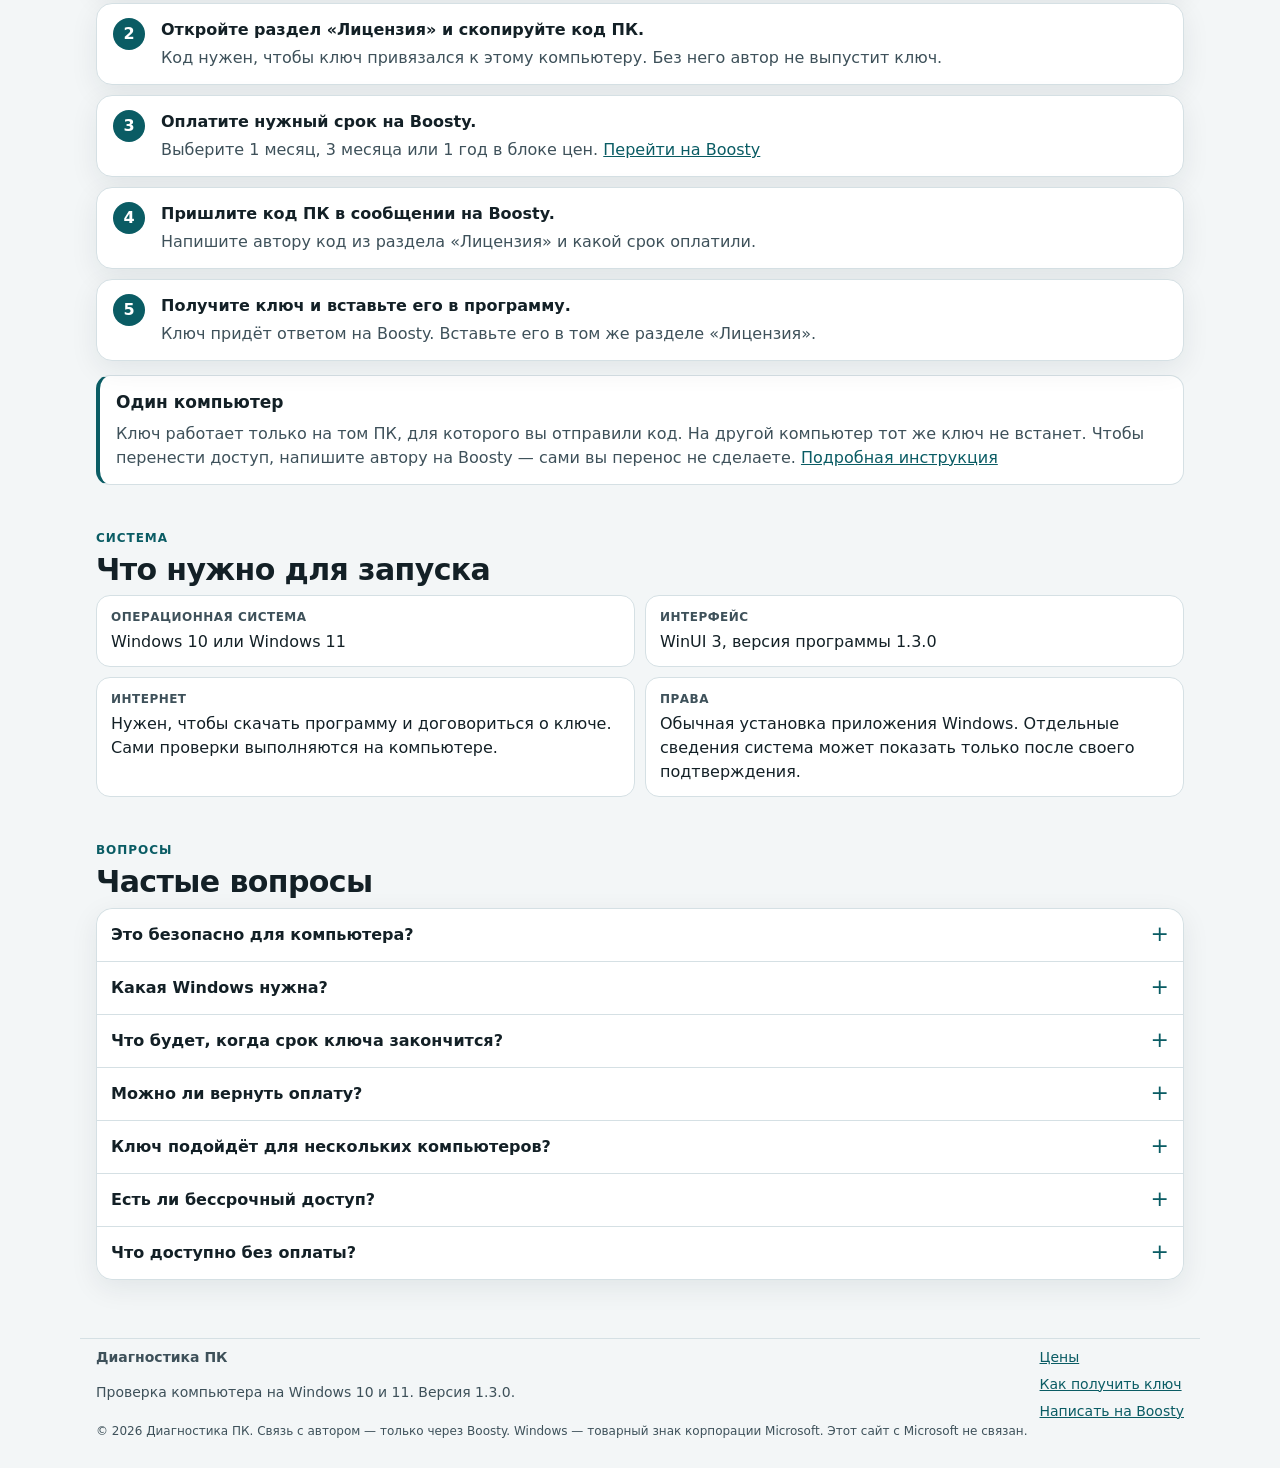
==== commit d3ffa262: "Replace placeholder shots with screenshots from the app. Use the real home, disks, and installer ima" ====
--- a/pc-diagnostika/index.html
+++ b/pc-diagnostika/index.html
@@ -8,7 +8,8 @@
 <link rel="canonical" href="https://furfantom1331fur.github.io/pc-diagnostika/">
 <meta name="robots" content="index, follow">
 <meta name="theme-color" content="#0c3d48">
-<link rel="icon" href="favicon.svg" type="image/svg+xml">
+<link rel="icon" href="favicon.png" type="image/png">
+<link rel="apple-touch-icon" href="favicon.png">
 <meta property="og:type" content="website">
 <meta property="og:locale" content="ru_RU">
 <meta property="og:site_name" content="Диагностика ПК">
@@ -16,15 +17,15 @@
 <meta property="og:description" content="Одна проверка покажет состояние дисков, драйверов, служб, температур и сети. Можно попробовать бесплатно. Ключ на срок — на один компьютер.">
 <meta property="og:url" content="https://furfantom1331fur.github.io/pc-diagnostika/">
 <meta property="og:image" content="https://furfantom1331fur.github.io/pc-diagnostika/og.png">
-<meta property="og:image:width" content="1200">
-<meta property="og:image:height" content="630">
+<meta property="og:image:width" content="1280">
+<meta property="og:image:height" content="720">
 <meta property="og:image:alt" content="Диагностика ПК — проверка компьютера на Windows 10 и 11">
 <meta name="twitter:card" content="summary_large_image">
 <meta name="twitter:title" content="Диагностика ПК — проверка компьютера на Windows">
 <meta name="twitter:description" content="Диски, драйверы, температуры и сеть. Пробный запуск бесплатно, ключ на срок — на один компьютер.">
 <meta name="twitter:image" content="https://furfantom1331fur.github.io/pc-diagnostika/og.png">
 <script>/* тема до отрисовки, чтобы не мигало */try{var t=localStorage.getItem('pcd.theme');if(t||matchMedia('(prefers-color-scheme: dark)').matches)document.documentElement.dataset.theme=t||'dark'}catch(e){}</script>
-<link rel="stylesheet" href="style.css?v=20261107b">
+<link rel="stylesheet" href="style.css?v=20261107c">
 <script type="application/ld+json">
 {
   "@context": "https://schema.org",
@@ -126,7 +127,7 @@
 <header class="top">
   <div class="wrap">
     <nav class="nav" aria-label="Разделы">
-      <a class="logo" href="./"><img src="favicon.svg" alt="" width="28" height="28"> Диагностика ПК</a>
+      <a class="logo" href="./"><img src="favicon.png" alt="" width="32" height="32"> Диагностика ПК</a>
       <div class="nav-side">
         <details class="nav-drop">
           <summary>Меню</summary>
@@ -241,28 +242,19 @@
     <div class="wrap">
       <p class="kicker">Экран</p>
       <h2>Как выглядит</h2>
-      <p class="lead">Ниже места под снимки окон. Сейчас в них заглушки: закрытый репозиторий со скриншотами отсюда недоступен.</p>
-      <p class="note">Заглушки. Замените PNG в папке img/, имена файлов не меняйте, и удалите строки с пометкой «Заглушка» в подписях.</p>
+      <p class="lead">Главное окно, раздел дисков и установщик.</p>
       <div class="shot-grid">
-        <figure class="shot">
-          <!-- Заглушка: замените файл img/screen-proverka.png -->
-          <img src="img/screen-proverka.png" width="1280" height="800" alt="Заглушка скриншота: окно «Проверка ПК»" decoding="async">
-          <figcaption>Окно «Проверка ПК»: история проверок и оценка результата.<span class="slot-note">Заглушка: img/screen-proverka.png</span></figcaption>
+        <figure class="shot shot-main">
+          <img src="img/home.webp" width="1280" height="720" alt="Главное окно «Диагностика ПК»: переход к проверкам звука, дисков, SMART, драйверов, сети и отчёта" decoding="async">
+          <figcaption>Главное окно: переход к проверкам.</figcaption>
         </figure>
         <figure class="shot">
-          <!-- Заглушка: замените файл img/screen-diski.png -->
-          <img src="img/screen-diski.png" width="1280" height="800" alt="Заглушка скриншота: диски и SMART" decoding="async">
-          <figcaption>Диски и показатели SMART.<span class="slot-note">Заглушка: img/screen-diski.png</span></figcaption>
+          <img src="img/disks.webp" width="1280" height="720" alt="Раздел «Диски»: накопители и занятое место на томах" decoding="async">
+          <figcaption>Диски и показатели накопителей.</figcaption>
         </figure>
         <figure class="shot">
-          <!-- Заглушка: замените файл img/screen-temperatury.png -->
-          <img src="img/screen-temperatury.png" width="1280" height="800" alt="Заглушка скриншота: температуры" decoding="async">
-          <figcaption>Температуры и состояние датчиков.<span class="slot-note">Заглушка: img/screen-temperatury.png</span></figcaption>
-        </figure>
-        <figure class="shot">
-          <!-- Заглушка: замените файл img/screen-licenziya.png -->
-          <img src="img/screen-licenziya.png" width="1280" height="800" alt="Заглушка скриншота: раздел «Лицензия»" decoding="async">
-          <figcaption>Раздел «Лицензия»: код ПК и поле для ключа.<span class="slot-note">Заглушка: img/screen-licenziya.png</span></figcaption>
+          <img src="img/installer.webp" width="1280" height="720" alt="Установщик «Диагностика ПК»: установка, обновление, продление и перенос" decoding="async">
+          <figcaption>Установка</figcaption>
         </figure>
       </div>
     </div>
@@ -426,7 +418,7 @@
   </div>
   <p class="wrap legal">© 2026 Диагностика ПК. Связь с автором — только через Boosty. Windows — товарный знак корпорации Microsoft. Этот сайт с Microsoft не связан.</p>
 </footer>
-<script src="config.js?v=20261107b"></script>
-<script src="site.js?v=20261107b"></script>
+<script src="config.js?v=20261107c"></script>
+<script src="site.js?v=20261107c"></script>
 </body>
 </html>
--- a/pc-diagnostika/style.css
+++ b/pc-diagnostika/style.css
@@ -180,17 +180,7 @@
 .shot{margin:0;background:var(--card);border:1px solid var(--line);border-radius:16px;overflow:hidden;box-shadow:var(--shadow)}
 .shot img{display:block;width:100%;height:auto;background:var(--soft)}
 .shot figcaption{padding:10px 12px 12px;font-size:14px}
-.slot-note{display:block;margin-top:4px;color:var(--warn);font-size:12.5px;font-weight:700}
-.note{
-  margin:0 0 14px;
-  padding:10px 12px;
-  border-radius:12px;
-  background:#fff6df;
-  color:#5c4300;
-  font-size:14px;
-}
-[data-theme=dark] .note{background:#3a3118;color:#ffe7a3}
-
+.shot-main{grid-column:1 / -1}
 .price-grid{display:grid;grid-template-columns:repeat(3,1fr);gap:14px;align-items:stretch}
 .price{
   background:var(--card);
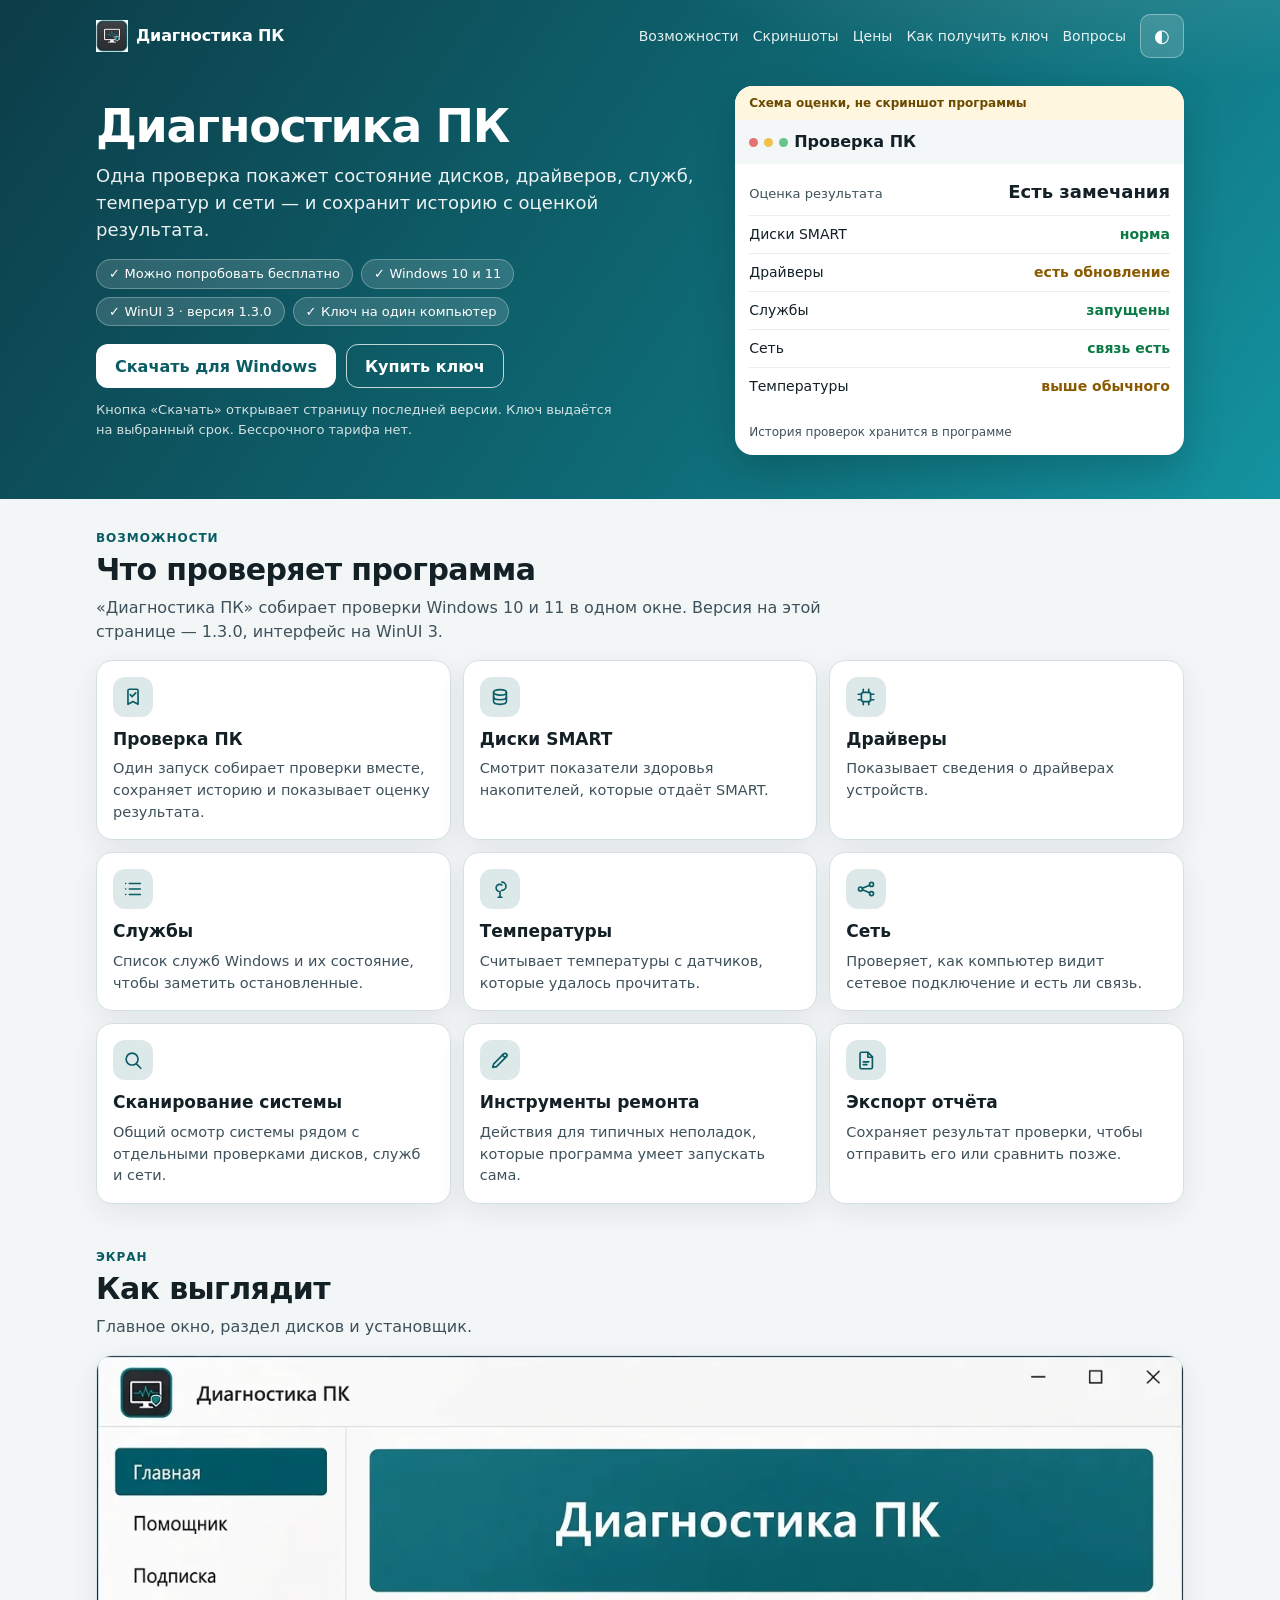
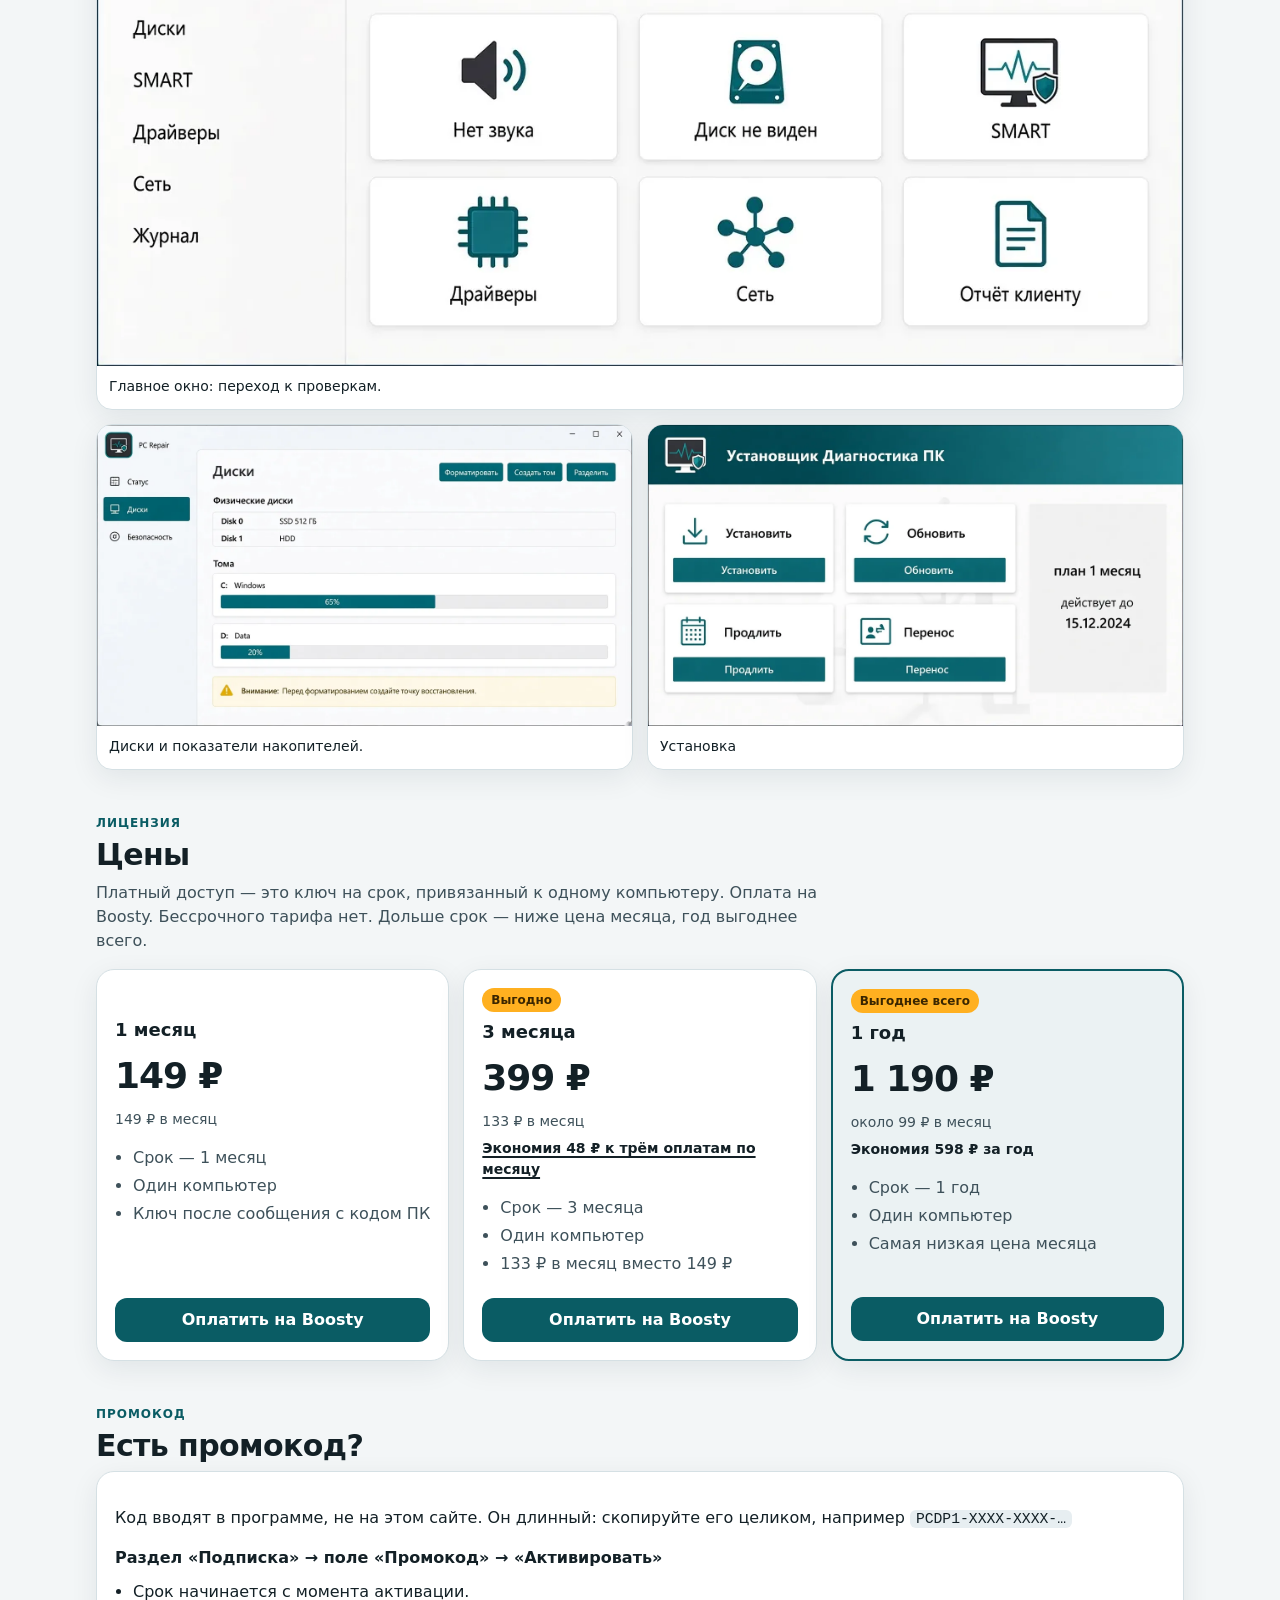
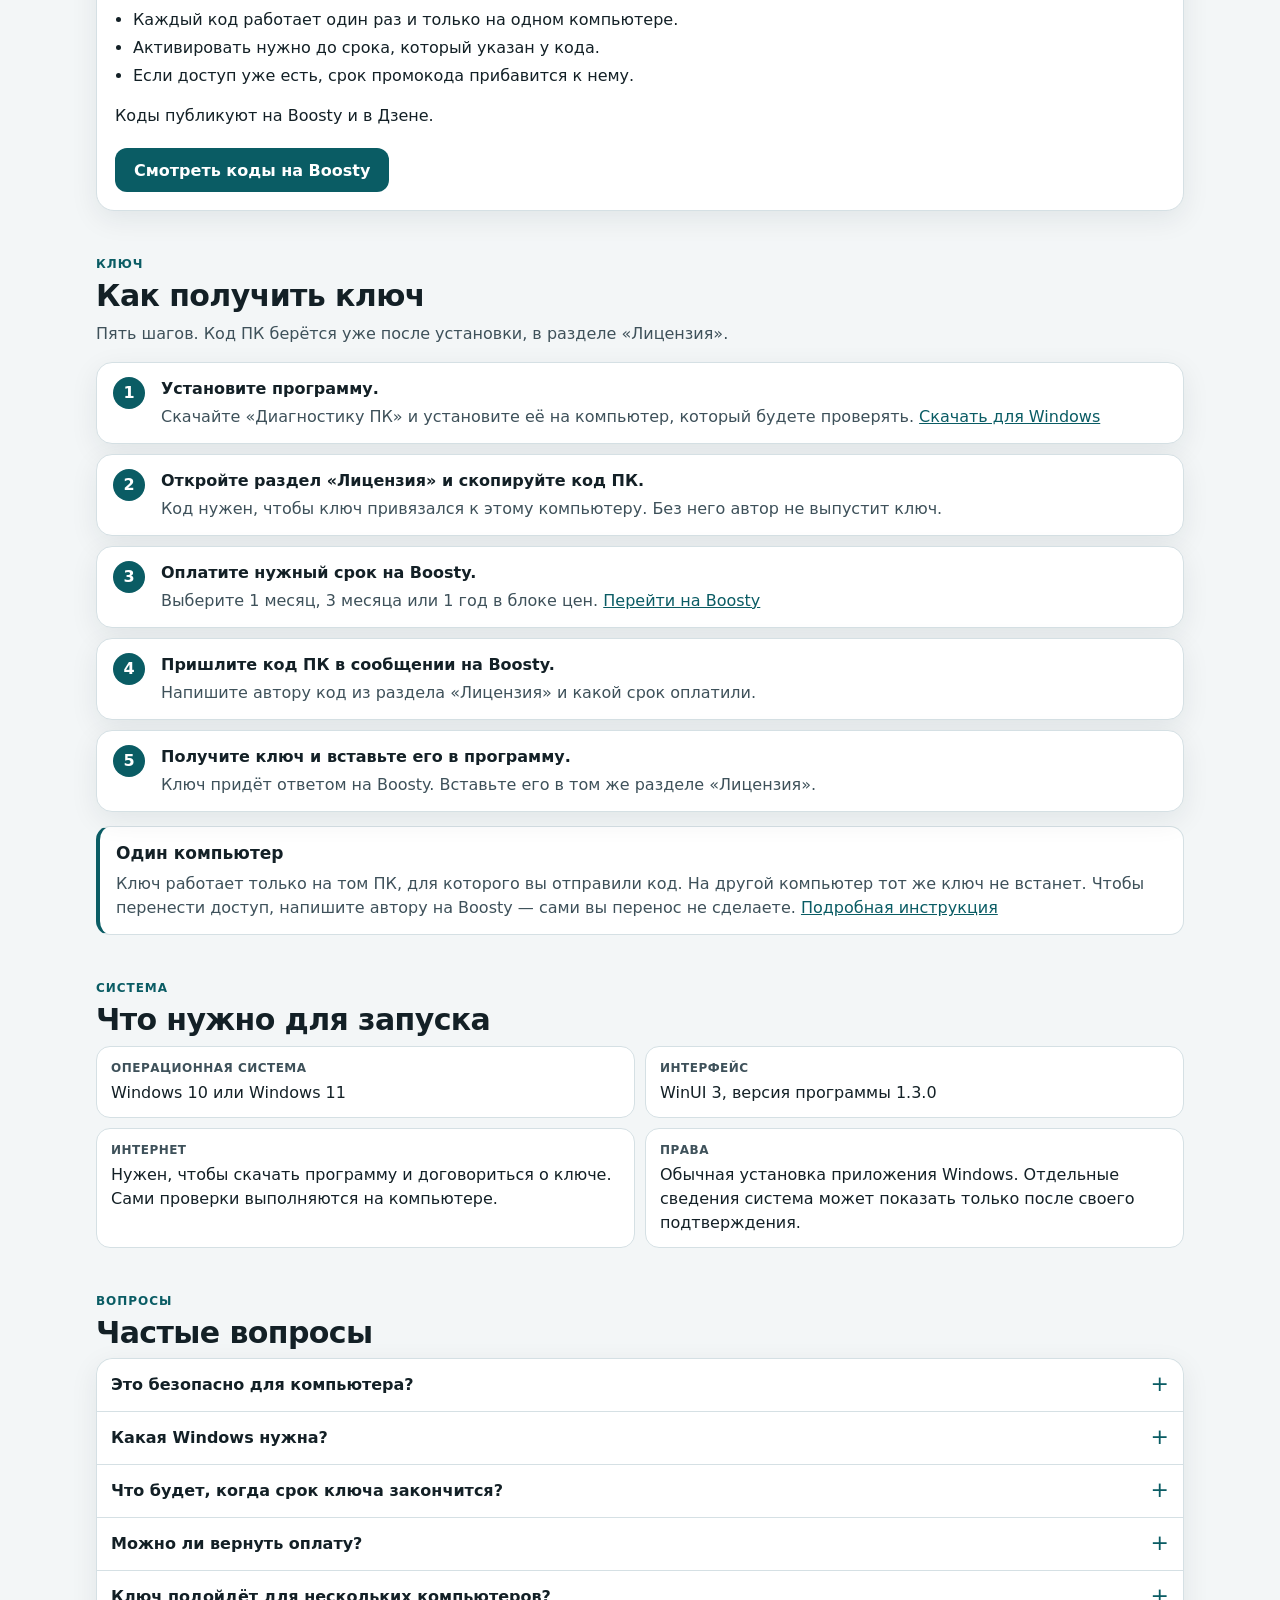
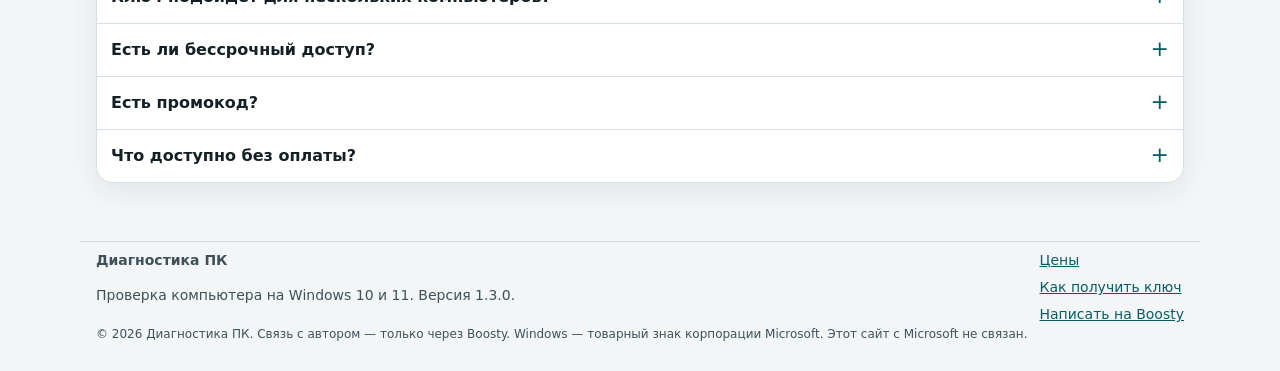
==== commit 68f988e0: "Explain how promo codes are activated in the app. Add a promo section next to the prices, a short no" ====
--- a/pc-diagnostika/index.html
+++ b/pc-diagnostika/index.html
@@ -25,7 +25,7 @@
 <meta name="twitter:description" content="Диски, драйверы, температуры и сеть. Пробный запуск бесплатно, ключ на срок — на один компьютер.">
 <meta name="twitter:image" content="https://furfantom1331fur.github.io/pc-diagnostika/og.png">
 <script>/* тема до отрисовки, чтобы не мигало */try{var t=localStorage.getItem('pcd.theme');if(t||matchMedia('(prefers-color-scheme: dark)').matches)document.documentElement.dataset.theme=t||'dark'}catch(e){}</script>
-<link rel="stylesheet" href="style.css?v=20261107c">
+<link rel="stylesheet" href="style.css?v=20261107d">
 <script type="application/ld+json">
 {
   "@context": "https://schema.org",
@@ -96,6 +96,14 @@
       "acceptedAnswer": {
         "@type": "Answer",
         "text": "Нет. Доступ продаётся на срок: 1 месяц, 3 месяца или 1 год. Бессрочного тарифа нет."
+      }
+    },
+    {
+      "@type": "Question",
+      "name": "Есть промокод?",
+      "acceptedAnswer": {
+        "@type": "Answer",
+        "text": "Промокод вводят в программе, не на этом сайте. Код длинный, его копируют целиком. Вид такой: PCDP1-XXXX-XXXX-…. Откройте раздел «Подписка», вставьте код в поле «Промокод» и нажмите «Активировать». Срок начинается с активации. Каждый код срабатывает один раз на одном компьютере и только до своего срока. Если доступ уже есть, срок промокода прибавится к нему. Коды публикуют на Boosty и в Дзене."
       }
     },
     {
@@ -307,6 +315,25 @@
     </div>
   </section>
 
+  <section class="section" id="promo">
+    <div class="wrap">
+      <p class="kicker">Промокод</p>
+      <h2>Есть промокод?</h2>
+      <div class="promo">
+        <p>Код вводят в программе, не на этом сайте. Он длинный: скопируйте его целиком, например <code class="code">PCDP1-XXXX-XXXX-…</code></p>
+        <p class="path">Раздел «Подписка» → поле «Промокод» → «Активировать»</p>
+        <ul>
+          <li>Срок начинается с момента активации.</li>
+          <li>Каждый код работает один раз и только на одном компьютере.</li>
+          <li>Активировать нужно до срока, который указан у кода.</li>
+          <li>Если доступ уже есть, срок промокода прибавится к нему.</li>
+        </ul>
+        <p>Коды публикуют на Boosty и в Дзене.</p>
+        <a class="btn btn-primary inline" data-promo>Смотреть коды на Boosty</a>
+      </div>
+    </div>
+  </section>
+
   <section class="section" id="howto">
     <div class="wrap">
       <p class="kicker">Ключ</p>
@@ -396,6 +423,10 @@
           <p>Нет. Доступ продаётся на срок: 1 месяц, 3 месяца или 1 год. Бессрочного тарифа нет.</p>
         </details>
         <details class="qa">
+          <summary>Есть промокод?</summary>
+          <p>Промокод вводят в программе, не на этом сайте. Код длинный, его копируют целиком. Вид такой: <code class="code">PCDP1-XXXX-XXXX-…</code>. Откройте раздел «Подписка», вставьте код в поле «Промокод» и нажмите «Активировать». Срок начинается с активации. Каждый код срабатывает один раз на одном компьютере и только до своего срока. Если доступ уже есть, срок промокода прибавится к нему. Коды публикуют на Boosty и в Дзене.</p>
+        </details>
+        <details class="qa">
           <summary>Что доступно без оплаты?</summary>
           <p>Программу можно установить и попробовать без ключа. Оплаченный ключ открывает доступ на выбранный срок. Точный список того, что закрыто без ключа, показывает раздел «Лицензия» в программе — он зависит от версии.</p>
         </details>
@@ -418,7 +449,7 @@
   </div>
   <p class="wrap legal">© 2026 Диагностика ПК. Связь с автором — только через Boosty. Windows — товарный знак корпорации Microsoft. Этот сайт с Microsoft не связан.</p>
 </footer>
-<script src="config.js?v=20261107c"></script>
-<script src="site.js?v=20261107c"></script>
+<script src="config.js?v=20261107d"></script>
+<script src="site.js?v=20261107d"></script>
 </body>
 </html>
--- a/pc-diagnostika/style.css
+++ b/pc-diagnostika/style.css
@@ -214,6 +214,25 @@
 @media (min-width:861px){
   .price:not(:has(.badge)) h3{margin-top:28px}
 }
+.promo{
+  background:var(--card);
+  border:1px solid var(--line);
+  border-radius:18px;
+  padding:18px;
+  box-shadow:var(--shadow);
+}
+.promo .path{margin:10px 0;font-weight:700}
+.promo ul{margin:8px 0 12px;padding-left:18px}
+.promo li{margin:4px 0}
+.promo .btn{margin-top:4px}
+.code{
+  font-family:ui-monospace,"Cascadia Code","Segoe UI Mono",monospace;
+  font-size:.92em;
+  background:var(--soft);
+  padding:1px 6px;
+  border-radius:6px;
+  word-break:break-all;
+}
 .shot-space{margin-top:12px}
 .more-links{margin-top:16px}
 
